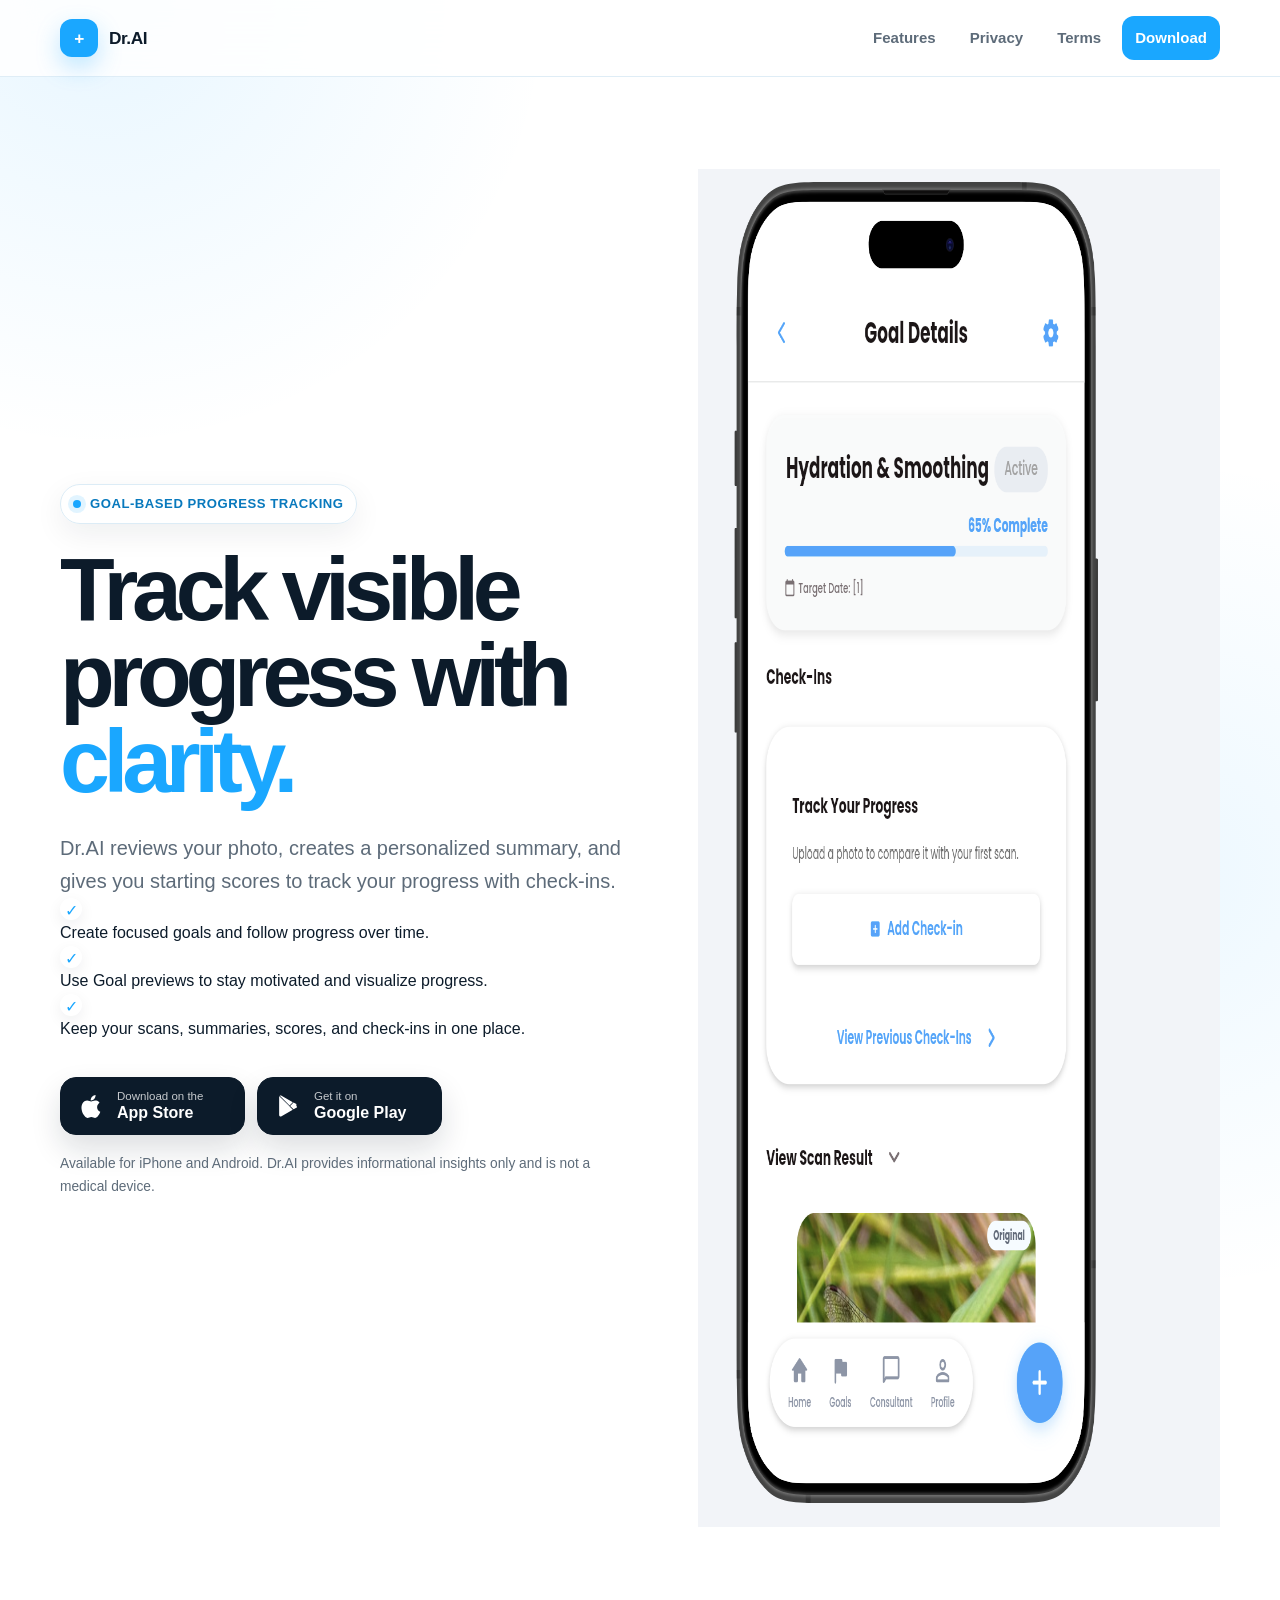
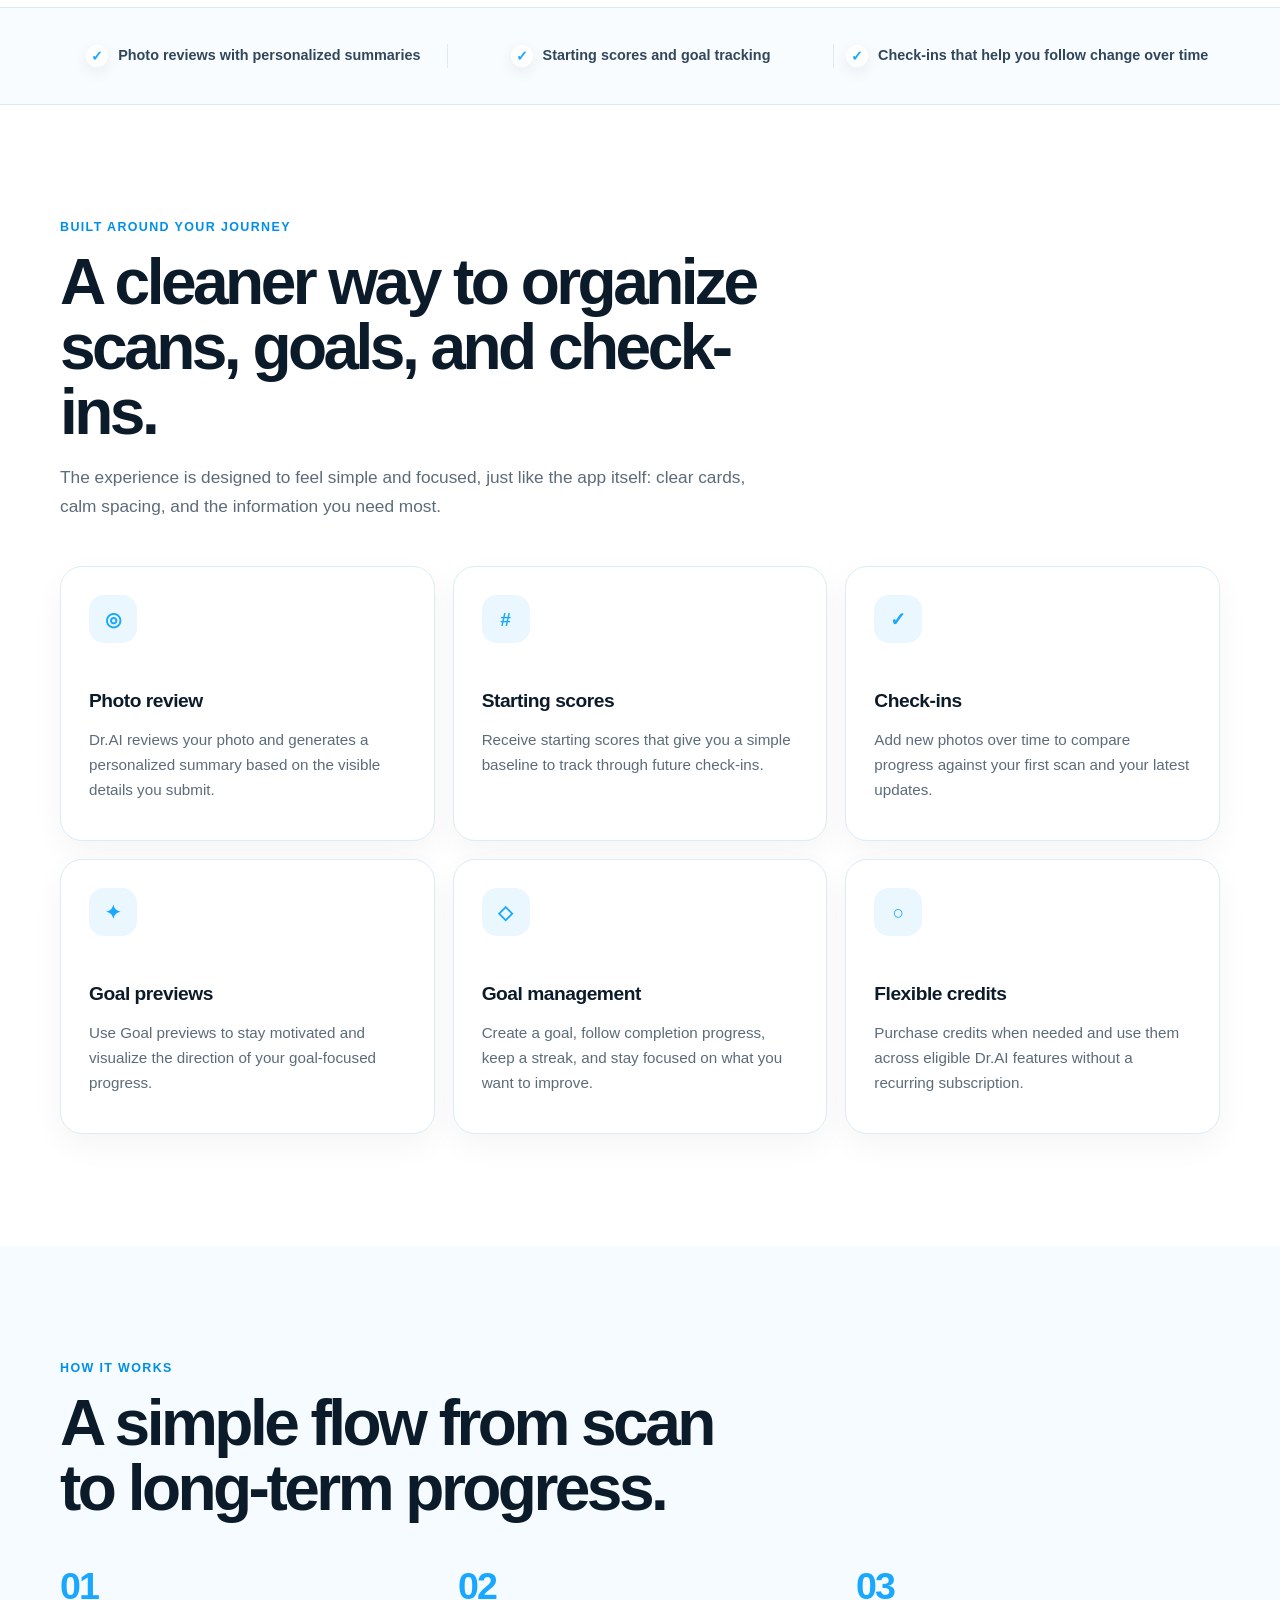
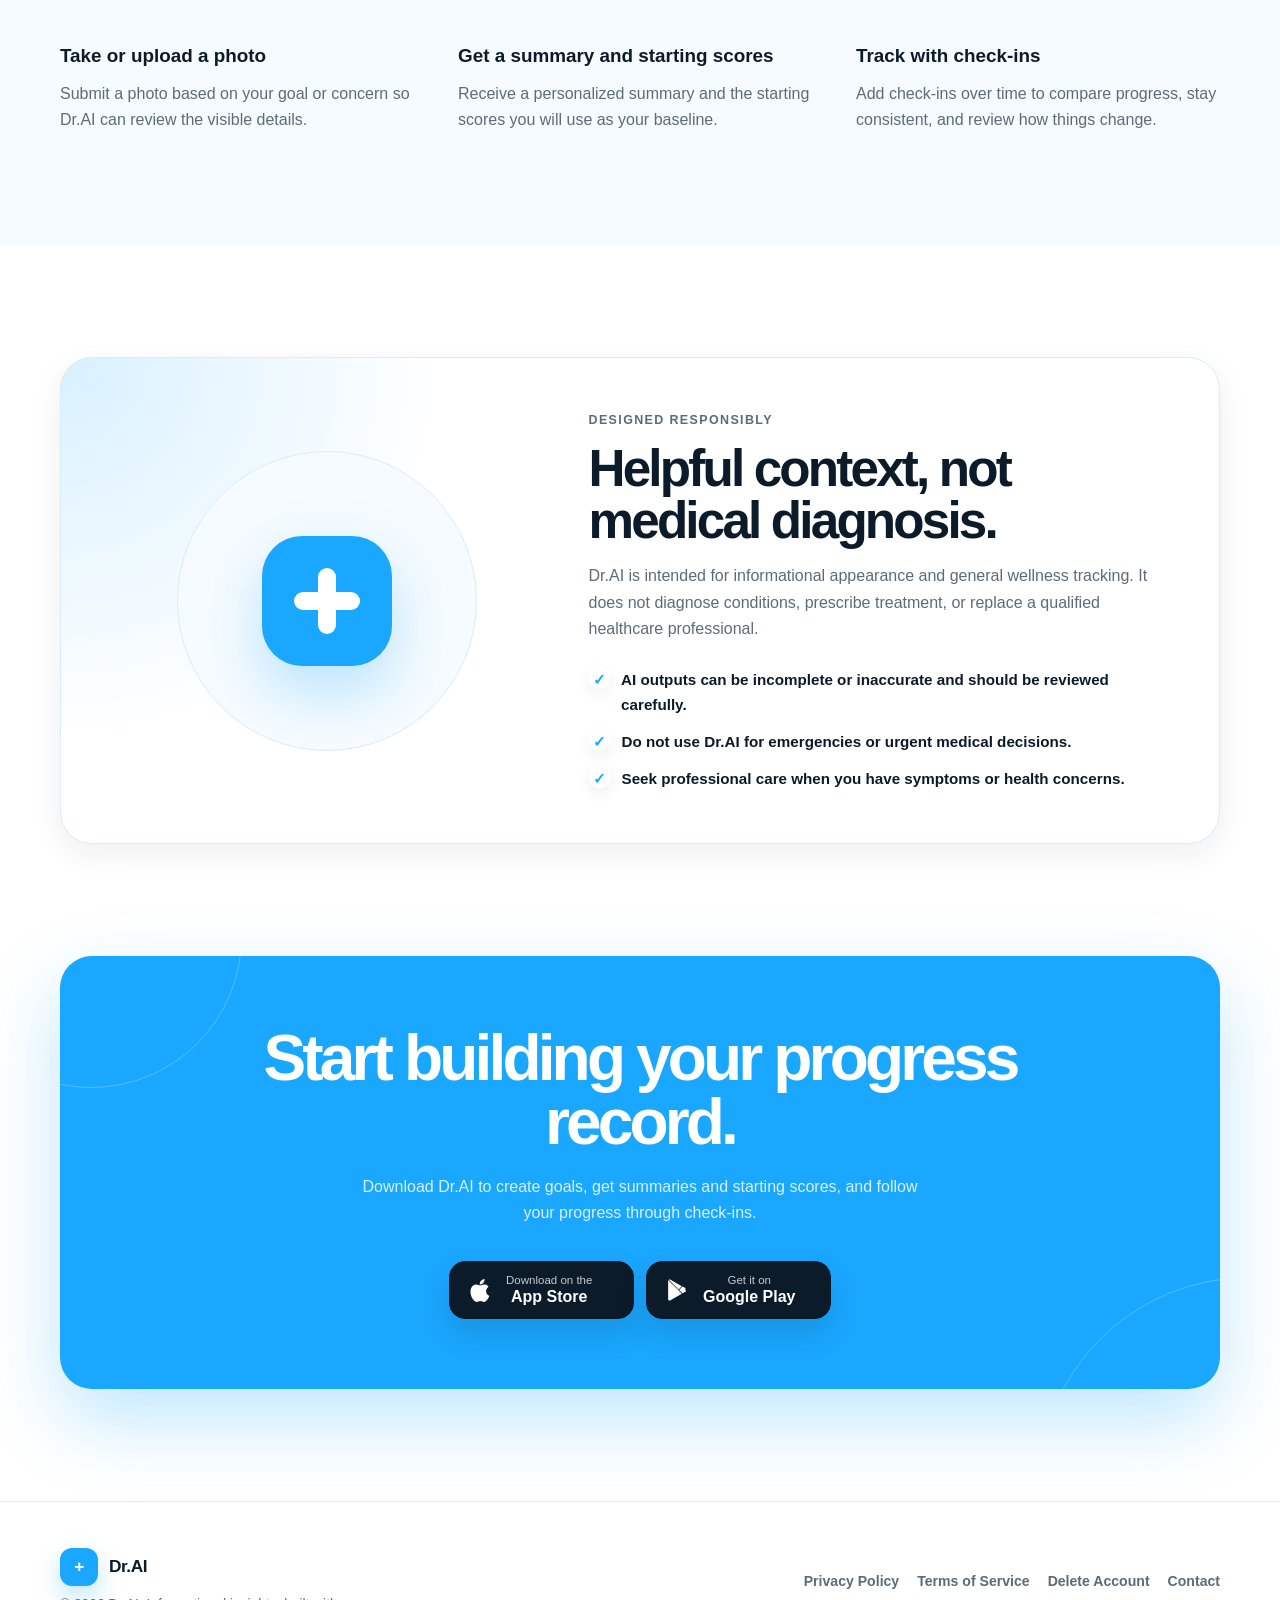
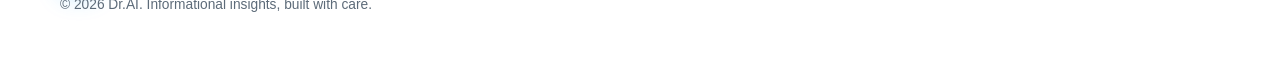
==== index.html @ aac3fe01 "Update index.html" ====
<!DOCTYPE html>
<html lang="en">
<head>
  <meta charset="UTF-8">
  <meta name="viewport" content="width=device-width, initial-scale=1.0">
  <meta name="theme-color" content="#1aa7ff">
  <link rel="stylesheet" href="styles.css">
  <link rel="icon" href="data:image/svg+xml,%3Csvg xmlns='http://www.w3.org/2000/svg' viewBox='0 0 64 64'%3E%3Crect width='64' height='64' rx='18' fill='%231aa7ff'/%3E%3Cpath fill='white' d='M28 15h8v13h13v8H36v13h-8V36H15v-8h13z'/%3E%3C/svg%3E">
  <title>Dr.AI — AI-Powered Progress Tracking</title>
  <meta name="description" content="Dr.AI reviews your photo, creates a personalized summary, and gives you starting scores to track your progress with check-ins.">
  <meta property="og:title" content="Dr.AI — See your progress more clearly">
  <meta property="og:description" content="See how Dr.AI organizes goal progress, personalized summaries, starting scores, and check-ins in one clear experience.">
  <meta property="og:type" content="website">
</head>
<body>
  <header class="site-header">
  <div class="container nav">
    <a class="brand" href="index.html" aria-label="Dr.AI home">
      <span class="brand-mark" aria-hidden="true">+</span>
      <span>Dr.AI</span>
    </a>
    <nav class="nav-links" aria-label="Primary navigation">
      <a href="index.html#features">Features</a>
      <a href="privacy.html">Privacy</a>
      <a href="terms.html">Terms</a>
      <a class="nav-download" href="index.html#download">Download</a>
    </nav>
  </div>
</header>

  <main>
    <section class="hero">
      <div class="container hero-grid">
        <div>
          <div class="eyebrow"><span class="eyebrow-dot"></span>Goal-based progress tracking</div>
          <h1>Track visible progress with <span>clarity.</span></h1>
          <p class="hero-copy">
            Dr.AI reviews your photo, creates a personalized summary, and gives you starting scores to track your progress with check-ins.
          </p>
          <div class="hero-list">
            <div><span class="check">✓</span><span>Create focused goals and follow progress over time.</span></div>
            <div><span class="check">✓</span><span>Use Goal previews to stay motivated and visualize progress.</span></div>
            <div><span class="check">✓</span><span>Keep your scans, summaries, scores, and check-ins in one place.</span></div>
          </div>
          <div class="store-actions">
  <a class="store-button" href="https://apps.apple.com/app/id6752670958" target="_blank" rel="noopener" aria-label="Download Dr.AI on the App Store">
    <svg class="store-icon" viewBox="0 0 24 24" aria-hidden="true">
  <path fill="currentColor" d="M16.7 12.9c0-2.6 2.2-3.9 2.3-4-1.2-1.8-3.1-2-3.8-2-1.6-.2-3.2 1-4 .9-.9 0-2.2-.9-3.6-.9-1.8 0-3.5 1.1-4.4 2.7-1.9 3.3-.5 8.1 1.3 10.8.9 1.3 2 2.7 3.4 2.6 1.3-.1 1.9-.9 3.5-.9 1.6 0 2.1.9 3.5.9 1.5 0 2.4-1.3 3.3-2.6 1-1.5 1.5-3 1.5-3.1-.1 0-3-.9-3-4.4ZM14.2 5.2c.7-.9 1.2-2.2 1.1-3.4-1.1 0-2.5.8-3.3 1.7-.7.8-1.3 2.1-1.2 3.3 1.3.1 2.6-.6 3.4-1.6Z"/>
</svg>
    <span><span class="store-label">Download on the</span><span class="store-name">App Store</span></span>
  </a>
  <a class="store-button" href="https://play.google.com/store/apps/details?id=com.mycompany.drai" target="_blank" rel="noopener" aria-label="Get Dr.AI on Google Play">
    <svg class="store-icon" viewBox="0 0 24 24" aria-hidden="true">
  <path fill="currentColor" d="M3.4 2.6c-.3.3-.5.8-.5 1.4v16c0 .6.2 1.1.5 1.4l.1.1 9-9v-.2l-9-8.8-.1.1Zm12.1 12.8-3-3-9 9c.4.4 1 .4 1.6.1l10.4-6.1Zm3.3-5.2-2.6-1.5-3.2 3.2 3.2 3.2 2.6-1.5c.8-.5.8-1.2 0-1.7v-1.7ZM5.1 2.5c-.6-.3-1.2-.3-1.6.1l9 8.9 3-3L5.1 2.5Z"/>
</svg>
    <span><span class="store-label">Get it on</span><span class="store-name">Google Play</span></span>
  </a>
</div>
          <p class="hero-note">Available for iPhone and Android. Dr.AI provides informational insights only and is not a medical device.</p>
        </div>
        <div class="app-screenshot-stage" aria-label="Dr.AI Goal Details screen preview">
          <div class="app-screenshot-glow" aria-hidden="true"></div>
          <img
            class="app-screenshot"
            src="./goal-details-app.png"
            alt="Dr.AI Goal Details screen showing goal progress, check-ins, scan results, and navigation"
            width="914"
            height="1358"
            loading="eager"
            decoding="async"
          >
        </div>
      </div>
    </section>

    <div class="trust-strip">
      <div class="container trust-grid">
        <div class="trust-item"><span class="check">✓</span>Photo reviews with personalized summaries</div>
        <div class="trust-item"><span class="check">✓</span>Starting scores and goal tracking</div>
        <div class="trust-item"><span class="check">✓</span>Check-ins that help you follow change over time</div>
      </div>
    </div>

    <section class="section" id="features">
      <div class="container">
        <div class="section-head">
          <p class="kicker">Built around your journey</p>
          <h2>A cleaner way to organize scans, goals, and check-ins.</h2>
          <p class="section-lead">The experience is designed to feel simple and focused, just like the app itself: clear cards, calm spacing, and the information you need most.</p>
        </div>

        <div class="feature-grid">
          <article class="feature-card">
            <div class="feature-icon" aria-hidden="true">◎</div>
            <h3>Photo review</h3>
            <p>Dr.AI reviews your photo and generates a personalized summary based on the visible details you submit.</p>
          </article>
          <article class="feature-card">
            <div class="feature-icon" aria-hidden="true">#</div>
            <h3>Starting scores</h3>
            <p>Receive starting scores that give you a simple baseline to track through future check-ins.</p>
          </article>
          <article class="feature-card">
            <div class="feature-icon" aria-hidden="true">✓</div>
            <h3>Check-ins</h3>
            <p>Add new photos over time to compare progress against your first scan and your latest updates.</p>
          </article>
          <article class="feature-card">
            <div class="feature-icon" aria-hidden="true">✦</div>
            <h3>Goal previews</h3>
            <p>Use Goal previews to stay motivated and visualize the direction of your goal-focused progress.</p>
          </article>
          <article class="feature-card">
            <div class="feature-icon" aria-hidden="true">◇</div>
            <h3>Goal management</h3>
            <p>Create a goal, follow completion progress, keep a streak, and stay focused on what you want to improve.</p>
          </article>
          <article class="feature-card">
            <div class="feature-icon" aria-hidden="true">○</div>
            <h3>Flexible credits</h3>
            <p>Purchase credits when needed and use them across eligible Dr.AI features without a recurring subscription.</p>
          </article>
        </div>
      </div>
    </section>

    <section class="section section-soft">
      <div class="container">
        <div class="section-head">
          <p class="kicker">How it works</p>
          <h2>A simple flow from scan to long-term progress.</h2>
        </div>
        <div class="steps">
          <article class="step">
            <h3>Take or upload a photo</h3>
            <p>Submit a photo based on your goal or concern so Dr.AI can review the visible details.</p>
          </article>
          <article class="step">
            <h3>Get a summary and starting scores</h3>
            <p>Receive a personalized summary and the starting scores you will use as your baseline.</p>
          </article>
          <article class="step">
            <h3>Track with check-ins</h3>
            <p>Add check-ins over time to compare progress, stay consistent, and review how things change.</p>
          </article>
        </div>
      </div>
    </section>

    <section class="section">
      <div class="container">
        <div class="safety-panel">
          <div class="safety-symbol" aria-hidden="true"><div class="safety-core"></div></div>
          <div>
            <p class="kicker">Designed responsibly</p>
            <h2>Helpful context, not medical diagnosis.</h2>
            <p>
              Dr.AI is intended for informational appearance and general wellness tracking. It does not diagnose conditions, prescribe treatment, or replace a qualified healthcare professional.
            </p>
            <div class="safety-list">
              <div><span class="check">✓</span><span>AI outputs can be incomplete or inaccurate and should be reviewed carefully.</span></div>
              <div><span class="check">✓</span><span>Do not use Dr.AI for emergencies or urgent medical decisions.</span></div>
              <div><span class="check">✓</span><span>Seek professional care when you have symptoms or health concerns.</span></div>
            </div>
          </div>
        </div>
      </div>
    </section>

    <section class="cta" id="download">
      <div class="container">
        <div class="cta-panel">
          <h2>Start building your progress record.</h2>
          <p>Download Dr.AI to create goals, get summaries and starting scores, and follow your progress through check-ins.</p>
          <div class="store-actions">
  <a class="store-button" href="https://apps.apple.com/app/id6752670958" target="_blank" rel="noopener" aria-label="Download Dr.AI on the App Store">
    <svg class="store-icon" viewBox="0 0 24 24" aria-hidden="true">
  <path fill="currentColor" d="M16.7 12.9c0-2.6 2.2-3.9 2.3-4-1.2-1.8-3.1-2-3.8-2-1.6-.2-3.2 1-4 .9-.9 0-2.2-.9-3.6-.9-1.8 0-3.5 1.1-4.4 2.7-1.9 3.3-.5 8.1 1.3 10.8.9 1.3 2 2.7 3.4 2.6 1.3-.1 1.9-.9 3.5-.9 1.6 0 2.1.9 3.5.9 1.5 0 2.4-1.3 3.3-2.6 1-1.5 1.5-3 1.5-3.1-.1 0-3-.9-3-4.4ZM14.2 5.2c.7-.9 1.2-2.2 1.1-3.4-1.1 0-2.5.8-3.3 1.7-.7.8-1.3 2.1-1.2 3.3 1.3.1 2.6-.6 3.4-1.6Z"/>
</svg>
    <span><span class="store-label">Download on the</span><span class="store-name">App Store</span></span>
  </a>
  <a class="store-button" href="https://play.google.com/store/apps/details?id=com.mycompany.drai" target="_blank" rel="noopener" aria-label="Get Dr.AI on Google Play">
    <svg class="store-icon" viewBox="0 0 24 24" aria-hidden="true">
  <path fill="currentColor" d="M3.4 2.6c-.3.3-.5.8-.5 1.4v16c0 .6.2 1.1.5 1.4l.1.1 9-9v-.2l-9-8.8-.1.1Zm12.1 12.8-3-3-9 9c.4.4 1 .4 1.6.1l10.4-6.1Zm3.3-5.2-2.6-1.5-3.2 3.2 3.2 3.2 2.6-1.5c.8-.5.8-1.2 0-1.7v-1.7ZM5.1 2.5c-.6-.3-1.2-.3-1.6.1l9 8.9 3-3L5.1 2.5Z"/>
</svg>
    <span><span class="store-label">Get it on</span><span class="store-name">Google Play</span></span>
  </a>
</div>
        </div>
      </div>
    </section>
  </main>

  <footer class="site-footer">
  <div class="container footer-grid">
    <div>
      <a class="brand" href="index.html" aria-label="Dr.AI home">
        <span class="brand-mark" aria-hidden="true">+</span>
        <span>Dr.AI</span>
      </a>
      <p class="footer-copy">© 2026 Dr.AI. Informational insights, built with care.</p>
    </div>
    <nav class="footer-links" aria-label="Footer navigation">
      <a href="privacy.html">Privacy Policy</a>
      <a href="terms.html">Terms of Service</a>
      <a href="delete-account.html">Delete Account</a>
      <a href="mailto:admin@draihealth.ca">Contact</a>
    </nav>
  </div>
</footer>
</body>
</html>
---- styles.css ----
:root {
  --brand: #1aa7ff;
  --brand-strong: #008fe8;
  --brand-soft: #eaf7ff;
  --brand-pale: #f6fbff;
  --white: #ffffff;
  --ink: #0c1b2a;
  --muted: #5d6b79;
  --line: #dcecf6;
  --danger: #d93f55;
  --shadow-sm: 0 10px 30px rgba(12, 27, 42, 0.07);
  --shadow-lg: 0 28px 80px rgba(12, 27, 42, 0.12);
  --radius-sm: 14px;
  --radius-md: 22px;
  --radius-lg: 32px;
  --content: 1160px;
}

* {
  box-sizing: border-box;
}

html {
  scroll-behavior: smooth;
}

body {
  margin: 0;
  color: var(--ink);
  background:
    radial-gradient(circle at 8% 0%, rgba(26, 167, 255, 0.10), transparent 28rem),
    radial-gradient(circle at 92% 18%, rgba(26, 167, 255, 0.08), transparent 26rem),
    var(--white);
  font-family: Inter, ui-sans-serif, -apple-system, BlinkMacSystemFont, "Segoe UI", sans-serif;
  font-size: 16px;
  line-height: 1.65;
  -webkit-font-smoothing: antialiased;
}

img,
svg {
  display: block;
  max-width: 100%;
}

a {
  color: inherit;
}

button,
a {
  -webkit-tap-highlight-color: transparent;
}

.container {
  width: min(calc(100% - 40px), var(--content));
  margin-inline: auto;
}

.site-header {
  position: sticky;
  top: 0;
  z-index: 100;
  border-bottom: 1px solid rgba(220, 236, 246, 0.9);
  background: rgba(255, 255, 255, 0.86);
  backdrop-filter: blur(18px);
}

.nav {
  min-height: 76px;
  display: flex;
  align-items: center;
  justify-content: space-between;
  gap: 24px;
}

.brand {
  display: inline-flex;
  align-items: center;
  gap: 11px;
  text-decoration: none;
  font-size: 1.08rem;
  font-weight: 850;
  letter-spacing: -0.025em;
}

.brand-mark {
  width: 38px;
  height: 38px;
  display: grid;
  place-items: center;
  border-radius: 12px;
  color: var(--white);
  background: var(--brand);
  box-shadow: 0 10px 24px rgba(26, 167, 255, 0.28);
  font-weight: 900;
}

.nav-links {
  display: flex;
  align-items: center;
  gap: 8px;
}

.nav-links a {
  padding: 10px 13px;
  border-radius: 12px;
  color: var(--muted);
  text-decoration: none;
  font-size: 0.94rem;
  font-weight: 700;
}

.nav-links a:hover,
.nav-links a:focus-visible {
  color: var(--ink);
  background: var(--brand-soft);
  outline: none;
}

.nav-download {
  color: var(--white) !important;
  background: var(--brand) !important;
}

.nav-download:hover,
.nav-download:focus-visible {
  background: var(--brand-strong) !important;
}

.hero {
  padding: 92px 0 80px;
  overflow: hidden;
}

.hero-grid {
  display: grid;
  grid-template-columns: minmax(0, 1.04fr) minmax(350px, 0.96fr);
  align-items: center;
  gap: 72px;
}

.eyebrow {
  display: inline-flex;
  align-items: center;
  gap: 9px;
  margin-bottom: 22px;
  padding: 8px 12px;
  border: 1px solid var(--line);
  border-radius: 999px;
  color: #0879bd;
  background: rgba(255, 255, 255, 0.82);
  box-shadow: var(--shadow-sm);
  font-size: 0.82rem;
  font-weight: 800;
  letter-spacing: 0.04em;
  text-transform: uppercase;
}

.eyebrow-dot {
  width: 8px;
  height: 8px;
  border-radius: 50%;
  background: var(--brand);
  box-shadow: 0 0 0 5px rgba(26, 167, 255, 0.13);
}

.hero h1 {
  max-width: 730px;
  margin: 0;
  font-size: clamp(3.25rem, 7vw, 6.25rem);
  line-height: 0.96;
  letter-spacing: -0.07em;
}

.hero h1 span {
  color: var(--brand);
}

.hero-copy {
  max-width: 650px;
  margin: 28px 0 0;
  color: var(--muted);
  font-size: clamp(1.05rem, 2vw, 1.25rem);
}

.store-actions {
  display: flex;
  flex-wrap: wrap;
  gap: 12px;
  margin-top: 34px;
}

.store-button {
  min-width: 185px;
  min-height: 58px;
  display: inline-flex;
  align-items: center;
  gap: 12px;
  padding: 10px 18px;
  border: 1px solid var(--ink);
  border-radius: 16px;
  color: var(--white);
  background: var(--ink);
  text-decoration: none;
  box-shadow: 0 14px 30px rgba(12, 27, 42, 0.14);
  transition: transform 160ms ease, box-shadow 160ms ease;
}

.store-button:hover,
.store-button:focus-visible {
  transform: translateY(-2px);
  box-shadow: 0 18px 38px rgba(12, 27, 42, 0.20);
  outline: none;
}

.store-icon {
  width: 26px;
  height: 26px;
  flex: 0 0 auto;
}

.store-label {
  display: block;
  font-size: 0.72rem;
  line-height: 1.1;
  opacity: 0.76;
}

.store-name {
  display: block;
  margin-top: 2px;
  font-size: 1rem;
  line-height: 1.1;
  font-weight: 800;
}

.hero-note {
  margin-top: 18px;
  color: var(--muted);
  font-size: 0.86rem;
}

.phone-stage {
  position: relative;
  min-height: 610px;
  display: grid;
  place-items: center;
}

.orbit {
  position: absolute;
  width: 540px;
  height: 540px;
  border: 1px solid rgba(26, 167, 255, 0.15);
  border-radius: 50%;
}

.orbit::before,
.orbit::after {
  content: "";
  position: absolute;
  border: 1px solid rgba(26, 167, 255, 0.12);
  border-radius: 50%;
  inset: 52px;
}

.orbit::after {
  inset: 112px;
}

.phone {
  position: relative;
  z-index: 2;
  width: 318px;
  min-height: 615px;
  padding: 12px;
  border: 1px solid #bed7e7;
  border-radius: 48px;
  background: #f8fcff;
  box-shadow: var(--shadow-lg);
  transform: rotate(2.2deg);
}

.phone-screen {
  min-height: 590px;
  padding: 22px 18px;
  border-radius: 38px;
  overflow: hidden;
  background:
    radial-gradient(circle at 85% 5%, rgba(26, 167, 255, 0.18), transparent 15rem),
    var(--white);
}

.phone-top {
  display: flex;
  align-items: center;
  justify-content: space-between;
  color: var(--muted);
  font-size: 0.76rem;
  font-weight: 800;
}

.avatar {
  width: 34px;
  height: 34px;
  display: grid;
  place-items: center;
  border-radius: 50%;
  color: var(--brand);
  background: var(--brand-soft);
}

.phone-title {
  margin: 30px 0 8px;
  font-size: 1.5rem;
  line-height: 1.1;
  letter-spacing: -0.045em;
}

.phone-subtitle {
  margin: 0;
  color: var(--muted);
  font-size: 0.82rem;
}

.scan-card {
  position: relative;
  margin-top: 20px;
  padding: 18px;
  border: 1px solid var(--line);
  border-radius: 24px;
  background: var(--white);
  box-shadow: var(--shadow-sm);
}

.scan-visual {
  height: 180px;
  display: grid;
  place-items: center;
  border-radius: 18px;
  overflow: hidden;
  background:
    linear-gradient(145deg, rgba(26, 167, 255, 0.18), rgba(26, 167, 255, 0.04)),
    var(--brand-pale);
}

.scan-face {
  position: relative;
  width: 98px;
  height: 128px;
  border: 3px solid rgba(26, 167, 255, 0.62);
  border-radius: 52% 52% 46% 46%;
}

.scan-face::before,
.scan-face::after {
  content: "";
  position: absolute;
  width: 18px;
  height: 3px;
  top: 53px;
  border-radius: 99px;
  background: rgba(26, 167, 255, 0.62);
}

.scan-face::before {
  left: 20px;
}

.scan-face::after {
  right: 20px;
}

.scan-line {
  position: absolute;
  inset-inline: 18px;
  top: 50%;
  height: 2px;
  background: var(--brand);
  box-shadow: 0 0 14px rgba(26, 167, 255, 0.85);
}

.score-row {
  display: flex;
  align-items: center;
  justify-content: space-between;
  gap: 16px;
  margin-top: 16px;
}

.score-label {
  color: var(--muted);
  font-size: 0.76rem;
  font-weight: 700;
}

.score-value {
  font-size: 1.6rem;
  line-height: 1;
  font-weight: 900;
  letter-spacing: -0.04em;
}

.mini-progress {
  height: 8px;
  margin-top: 12px;
  border-radius: 999px;
  overflow: hidden;
  background: var(--brand-soft);
}

.mini-progress span {
  display: block;
  width: 76%;
  height: 100%;
  border-radius: inherit;
  background: var(--brand);
}

.phone-grid {
  display: grid;
  grid-template-columns: 1fr 1fr;
  gap: 10px;
  margin-top: 12px;
}

.phone-mini {
  padding: 14px;
  border: 1px solid var(--line);
  border-radius: 18px;
  background: var(--white);
}

.phone-mini strong {
  display: block;
  font-size: 0.9rem;
}

.phone-mini span {
  display: block;
  margin-top: 3px;
  color: var(--muted);
  font-size: 0.72rem;
}

.float-card {
  position: absolute;
  z-index: 3;
  max-width: 190px;
  padding: 14px 16px;
  border: 1px solid var(--line);
  border-radius: 18px;
  background: rgba(255, 255, 255, 0.94);
  box-shadow: var(--shadow-sm);
  backdrop-filter: blur(10px);
}

.float-card strong {
  display: block;
  font-size: 0.9rem;
}

.float-card span {
  display: block;
  margin-top: 3px;
  color: var(--muted);
  font-size: 0.76rem;
}

.float-one {
  left: 2%;
  top: 16%;
}

.float-two {
  right: -1%;
  bottom: 15%;
}

.trust-strip {
  border-block: 1px solid var(--line);
  background: rgba(246, 251, 255, 0.78);
}

.trust-grid {
  min-height: 96px;
  display: grid;
  grid-template-columns: repeat(3, 1fr);
  align-items: center;
}

.trust-item {
  display: flex;
  align-items: center;
  justify-content: center;
  gap: 10px;
  color: #31465a;
  font-size: 0.9rem;
  font-weight: 750;
  text-align: center;
}

.trust-item + .trust-item {
  border-left: 1px solid var(--line);
}

.check {
  width: 22px;
  height: 22px;
  display: grid;
  place-items: center;
  border-radius: 50%;
  color: var(--brand);
  background: var(--white);
  box-shadow: 0 5px 15px rgba(12, 27, 42, 0.07);
}

.section {
  padding: 112px 0;
}

.section-soft {
  background: var(--brand-pale);
}

.section-head {
  max-width: 720px;
  margin-bottom: 46px;
}

.kicker {
  margin: 0 0 12px;
  color: var(--brand-strong);
  font-size: 0.78rem;
  font-weight: 850;
  letter-spacing: 0.11em;
  text-transform: uppercase;
}

.section h2,
.legal-hero h1 {
  margin: 0;
  font-size: clamp(2.35rem, 5vw, 4rem);
  line-height: 1.02;
  letter-spacing: -0.055em;
}

.section-lead {
  margin: 18px 0 0;
  color: var(--muted);
  font-size: 1.08rem;
}

.feature-grid {
  display: grid;
  grid-template-columns: repeat(3, 1fr);
  gap: 18px;
}

.feature-card {
  min-height: 275px;
  padding: 28px;
  border: 1px solid var(--line);
  border-radius: var(--radius-md);
  background: var(--white);
  box-shadow: 0 12px 32px rgba(12, 27, 42, 0.045);
}

.feature-icon {
  width: 48px;
  height: 48px;
  display: grid;
  place-items: center;
  border-radius: 15px;
  color: var(--brand);
  background: var(--brand-soft);
  font-size: 1.2rem;
  font-weight: 900;
}

.feature-card h3 {
  margin: 42px 0 10px;
  font-size: 1.2rem;
  letter-spacing: -0.025em;
}

.feature-card p {
  margin: 0;
  color: var(--muted);
  font-size: 0.95rem;
}

.steps {
  display: grid;
  grid-template-columns: repeat(3, 1fr);
  gap: 34px;
  counter-reset: steps;
}

.step {
  position: relative;
  counter-increment: steps;
  padding-top: 72px;
}

.step::before {
  content: "0" counter(steps);
  position: absolute;
  top: 0;
  left: 0;
  color: var(--brand);
  font-size: 2.35rem;
  line-height: 1;
  font-weight: 900;
  letter-spacing: -0.05em;
}

.step h3 {
  margin: 0 0 10px;
  font-size: 1.18rem;
}

.step p {
  margin: 0;
  color: var(--muted);
}

.safety-panel {
  display: grid;
  grid-template-columns: 0.85fr 1.15fr;
  gap: 48px;
  align-items: center;
  padding: 52px;
  border: 1px solid var(--line);
  border-radius: var(--radius-lg);
  background:
    radial-gradient(circle at 0% 0%, rgba(26, 167, 255, 0.17), transparent 24rem),
    var(--white);
  box-shadow: var(--shadow-sm);
}

.safety-symbol {
  width: min(100%, 300px);
  aspect-ratio: 1;
  display: grid;
  place-items: center;
  margin-inline: auto;
  border: 1px solid var(--line);
  border-radius: 50%;
  background: var(--brand-pale);
}

.safety-core {
  width: 130px;
  height: 130px;
  position: relative;
  border-radius: 40px;
  background: var(--brand);
  box-shadow: 0 25px 60px rgba(26, 167, 255, 0.28);
}

.safety-core::before,
.safety-core::after {
  content: "";
  position: absolute;
  border-radius: 999px;
  background: var(--white);
}

.safety-core::before {
  width: 66px;
  height: 18px;
  left: 32px;
  top: 56px;
}

.safety-core::after {
  width: 18px;
  height: 66px;
  left: 56px;
  top: 32px;
}

.safety-panel h2 {
  font-size: clamp(2.1rem, 4vw, 3.35rem);
}

.safety-panel p {
  color: var(--muted);
}

.safety-list {
  display: grid;
  gap: 12px;
  margin-top: 24px;
}

.safety-list div {
  display: flex;
  align-items: flex-start;
  gap: 11px;
  font-size: 0.95rem;
  font-weight: 650;
}

.cta {
  padding: 0 0 112px;
}

.cta-panel {
  position: relative;
  overflow: hidden;
  padding: 70px 42px;
  border-radius: var(--radius-lg);
  color: var(--white);
  background: var(--brand);
  text-align: center;
  box-shadow: 0 30px 75px rgba(26, 167, 255, 0.28);
}

.cta-panel::before,
.cta-panel::after {
  content: "";
  position: absolute;
  border: 1px solid rgba(255, 255, 255, 0.24);
  border-radius: 50%;
}

.cta-panel::before {
  width: 300px;
  height: 300px;
  left: -120px;
  top: -170px;
}

.cta-panel::after {
  width: 420px;
  height: 420px;
  right: -240px;
  bottom: -310px;
}

.cta-panel > * {
  position: relative;
  z-index: 1;
}

.cta-panel h2 {
  max-width: 760px;
  margin: 0 auto;
  font-size: clamp(2.3rem, 5vw, 4.3rem);
  line-height: 1;
  letter-spacing: -0.06em;
}

.cta-panel p {
  max-width: 580px;
  margin: 20px auto 0;
  color: rgba(255, 255, 255, 0.84);
}

.cta-panel .store-actions {
  justify-content: center;
}

.site-footer {
  padding: 46px 0;
  border-top: 1px solid var(--line);
  background: var(--white);
}

.footer-grid {
  display: flex;
  align-items: center;
  justify-content: space-between;
  gap: 28px;
}

.footer-copy {
  margin: 8px 0 0;
  color: var(--muted);
  font-size: 0.86rem;
}

.footer-links {
  display: flex;
  flex-wrap: wrap;
  justify-content: flex-end;
  gap: 10px 18px;
}

.footer-links a {
  color: var(--muted);
  text-decoration: none;
  font-size: 0.88rem;
  font-weight: 700;
}

.footer-links a:hover,
.footer-links a:focus-visible {
  color: var(--brand-strong);
  outline: none;
}

/* Legal pages */
.legal-hero {
  padding: 88px 0 46px;
}

.legal-hero .container {
  max-width: 900px;
}

.legal-hero h1 {
  max-width: 820px;
}

.legal-subtitle {
  max-width: 730px;
  margin: 20px 0 0;
  color: var(--muted);
  font-size: 1.04rem;
}

.meta-row {
  display: flex;
  flex-wrap: wrap;
  gap: 9px;
  margin-top: 22px;
}

.meta-pill {
  padding: 7px 11px;
  border: 1px solid var(--line);
  border-radius: 999px;
  color: #425466;
  background: var(--white);
  font-size: 0.78rem;
  font-weight: 750;
}

.legal-layout {
  width: min(calc(100% - 40px), 1080px);
  display: grid;
  grid-template-columns: 240px minmax(0, 1fr);
  gap: 52px;
  margin: 0 auto 110px;
  align-items: start;
}

.legal-toc {
  position: sticky;
  top: 102px;
  padding: 20px;
  border: 1px solid var(--line);
  border-radius: var(--radius-sm);
  background: rgba(255, 255, 255, 0.86);
  box-shadow: var(--shadow-sm);
  backdrop-filter: blur(12px);
}

.legal-toc strong {
  display: block;
  margin-bottom: 10px;
  font-size: 0.84rem;
}

.legal-toc a {
  display: block;
  padding: 7px 8px;
  border-radius: 9px;
  color: var(--muted);
  text-decoration: none;
  font-size: 0.78rem;
  line-height: 1.35;
}

.legal-toc a:hover,
.legal-toc a:focus-visible {
  color: var(--ink);
  background: var(--brand-soft);
  outline: none;
}

.legal-card {
  padding: 36px 42px;
  border: 1px solid var(--line);
  border-radius: var(--radius-md);
  background: var(--white);
  box-shadow: var(--shadow-sm);
}

.legal-card section {
  scroll-margin-top: 110px;
}

.legal-card section + section {
  margin-top: 44px;
  padding-top: 44px;
  border-top: 1px solid var(--line);
}

.legal-card h2 {
  margin: 0 0 14px;
  font-size: 1.45rem;
  letter-spacing: -0.03em;
}

.legal-card h3 {
  margin: 24px 0 8px;
  font-size: 1rem;
}

.legal-card p {
  margin: 0 0 14px;
  color: #3d4d5c;
}

.legal-card ul {
  margin: 10px 0 16px;
  padding-left: 21px;
  color: #3d4d5c;
}

.legal-card li + li {
  margin-top: 8px;
}

.notice {
  margin: 22px 0;
  padding: 18px 20px;
  border: 1px solid #bfe5fb;
  border-radius: 15px;
  background: var(--brand-soft);
  color: #17445f;
}

.notice strong {
  color: var(--ink);
}

.warning {
  border-color: #ffd4da;
  background: #fff5f6;
  color: #7c2f3c;
}

.action-card {
  margin-top: 24px;
  padding: 24px;
  border: 1px solid var(--line);
  border-radius: 18px;
  background: var(--brand-pale);
}

.button {
  min-height: 50px;
  display: inline-flex;
  align-items: center;
  justify-content: center;
  gap: 9px;
  padding: 12px 18px;
  border-radius: 14px;
  color: var(--white);
  background: var(--brand);
  text-decoration: none;
  font-weight: 800;
  box-shadow: 0 10px 25px rgba(26, 167, 255, 0.22);
}

.button:hover,
.button:focus-visible {
  background: var(--brand-strong);
  outline: none;
}

.button-secondary {
  color: var(--ink);
  background: var(--white);
  border: 1px solid var(--line);
  box-shadow: none;
}

.button-secondary:hover,
.button-secondary:focus-visible {
  background: var(--brand-soft);
}

.action-row {
  display: flex;
  flex-wrap: wrap;
  gap: 10px;
  margin-top: 18px;
}

.deletion-steps {
  display: grid;
  gap: 14px;
  margin-top: 22px;
}

.deletion-step {
  display: grid;
  grid-template-columns: 38px 1fr;
  gap: 13px;
  align-items: start;
  padding: 16px;
  border: 1px solid var(--line);
  border-radius: 15px;
  background: var(--white);
}

.deletion-number {
  width: 38px;
  height: 38px;
  display: grid;
  place-items: center;
  border-radius: 12px;
  color: var(--brand);
  background: var(--brand-soft);
  font-weight: 900;
}

.deletion-step strong {
  display: block;
  margin-top: 1px;
}

.deletion-step p {
  margin: 3px 0 0;
  font-size: 0.9rem;
}

@media (max-width: 980px) {
  .hero-grid,
  .safety-panel {
    grid-template-columns: 1fr;
  }

  .hero-grid {
    gap: 44px;
  }

  .hero-copy {
    max-width: 760px;
  }

  .phone-stage {
    min-height: 650px;
  }

  .feature-grid {
    grid-template-columns: 1fr 1fr;
  }

  .legal-layout {
    grid-template-columns: 1fr;
    gap: 24px;
  }

  .legal-toc {
    position: static;
    display: none;
  }
}

@media (max-width: 720px) {
  .container {
    width: min(calc(100% - 28px), var(--content));
  }

  .site-header {
    position: static;
  }

  .nav {
    min-height: 68px;
  }

  .nav-links a:not(.nav-download) {
    display: none;
  }

  .hero {
    padding: 62px 0 60px;
  }

  .hero h1 {
    font-size: clamp(3rem, 16vw, 4.45rem);
  }

  .store-actions {
    display: grid;
    grid-template-columns: 1fr;
  }

  .store-button {
    width: 100%;
  }

  .phone-stage {
    min-height: 590px;
  }

  .phone {
    width: min(90vw, 310px);
    min-height: 575px;
  }

  .phone-screen {
    min-height: 550px;
  }

  .orbit {
    width: 430px;
    height: 430px;
  }

  .float-card {
    display: none;
  }

  .trust-grid {
    grid-template-columns: 1fr;
    padding: 12px 0;
  }

  .trust-item {
    min-height: 52px;
  }

  .trust-item + .trust-item {
    border-top: 1px solid var(--line);
    border-left: 0;
  }

  .section {
    padding: 80px 0;
  }

  .feature-grid,
  .steps {
    grid-template-columns: 1fr;
  }

  .feature-card {
    min-height: 0;
  }

  .safety-panel {
    padding: 28px 22px;
  }

  .safety-symbol {
    max-width: 230px;
  }

  .cta {
    padding-bottom: 80px;
  }

  .cta-panel {
    padding: 54px 22px;
  }

  .footer-grid {
    align-items: flex-start;
    flex-direction: column;
  }

  .footer-links {
    justify-content: flex-start;
  }

  .legal-hero {
    padding: 62px 0 34px;
  }

  .legal-layout {
    width: min(calc(100% - 28px), 1080px);
    margin-bottom: 80px;
  }

  .legal-card {
    padding: 26px 21px;
  }
}

@media (prefers-reduced-motion: reduce) {
  html {
    scroll-behavior: auto;
  }

  *,
  *::before,
  *::after {
    transition-duration: 0.01ms !important;
    animation-duration: 0.01ms !important;
    animation-iteration-count: 1 !important;
  }
}
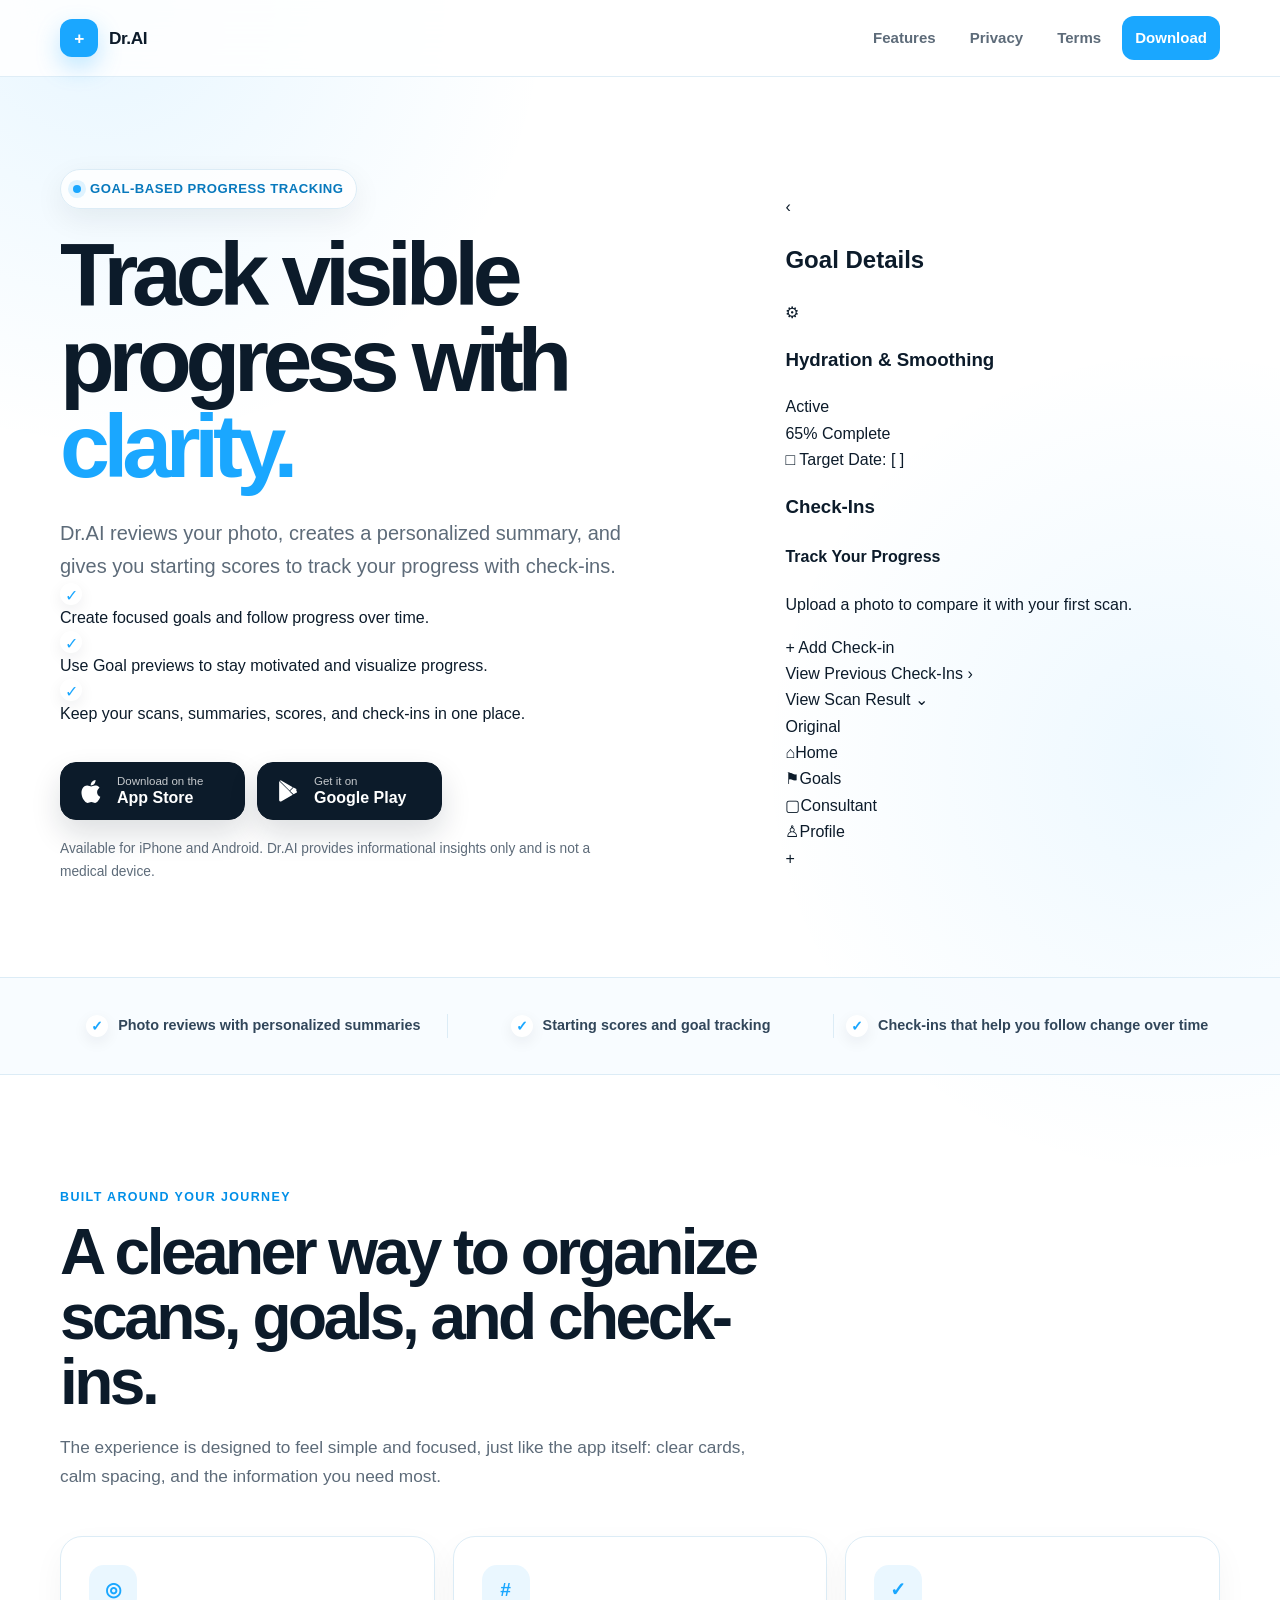
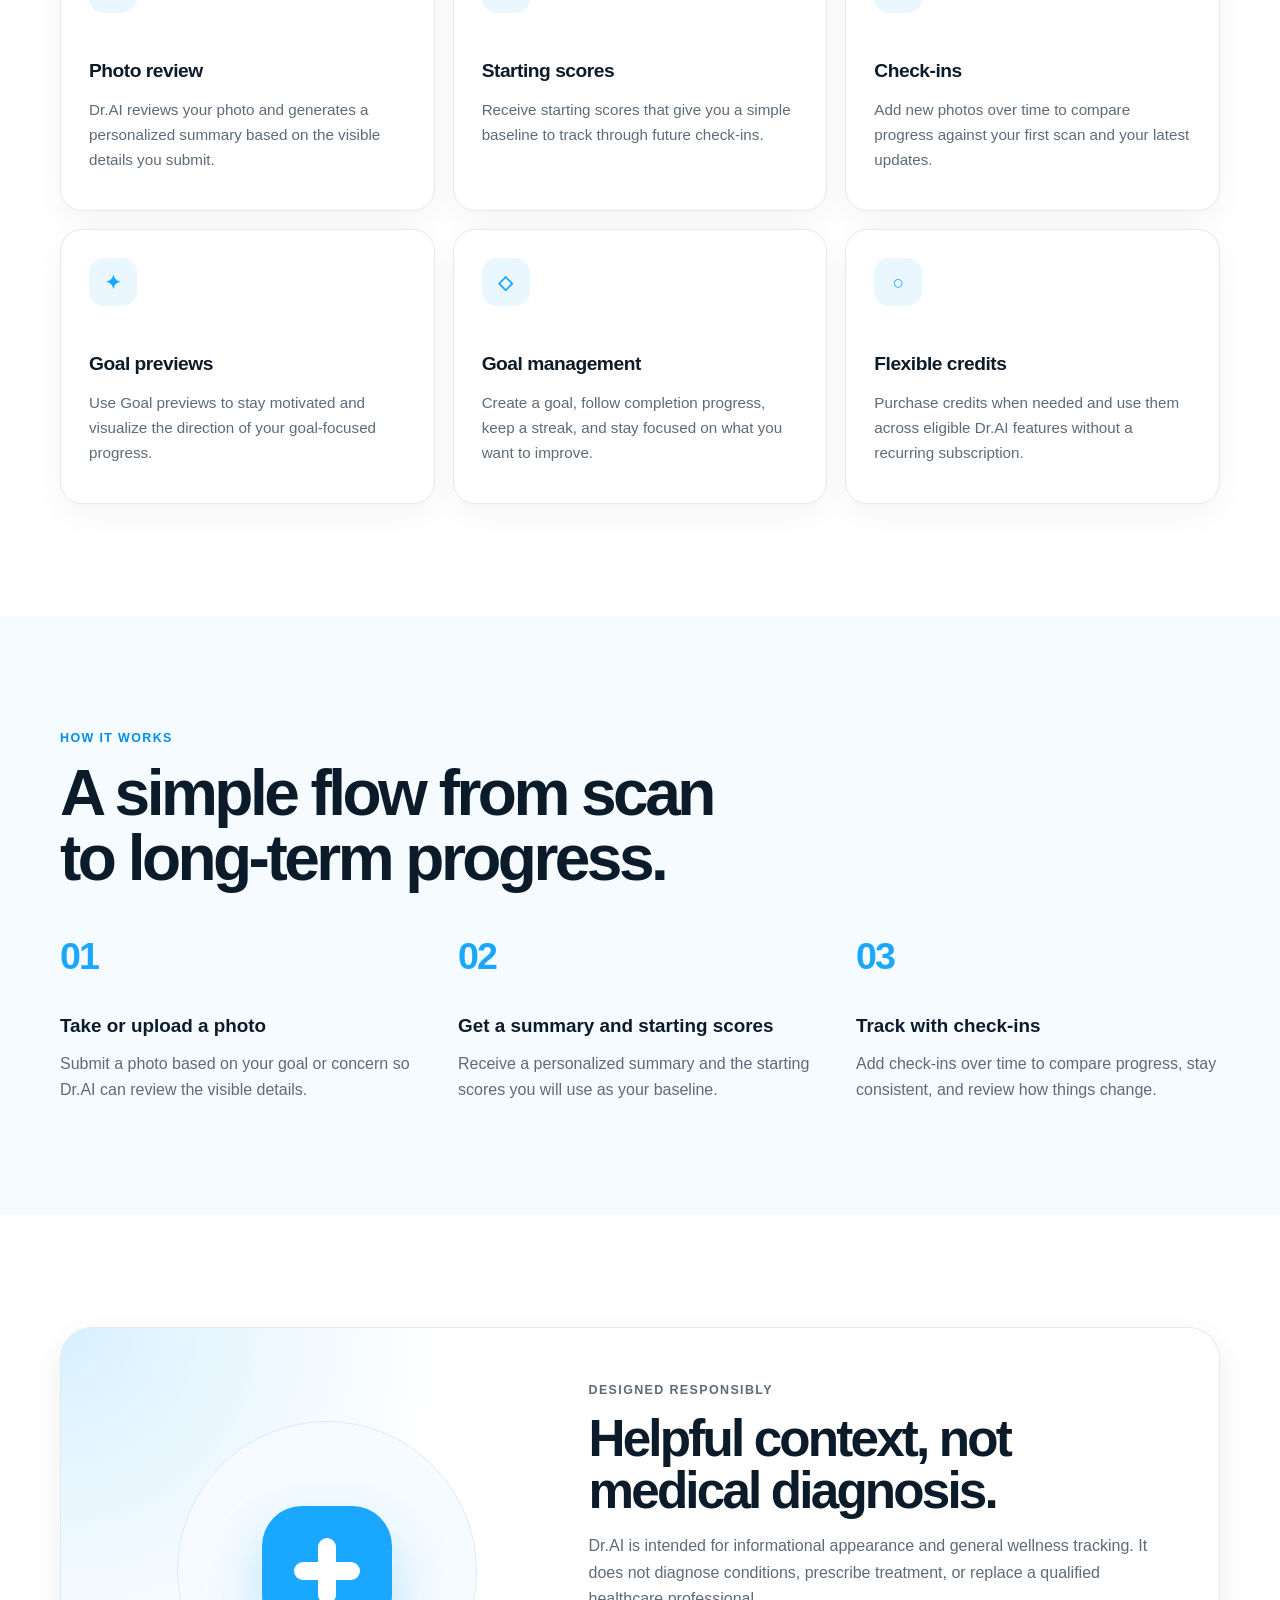
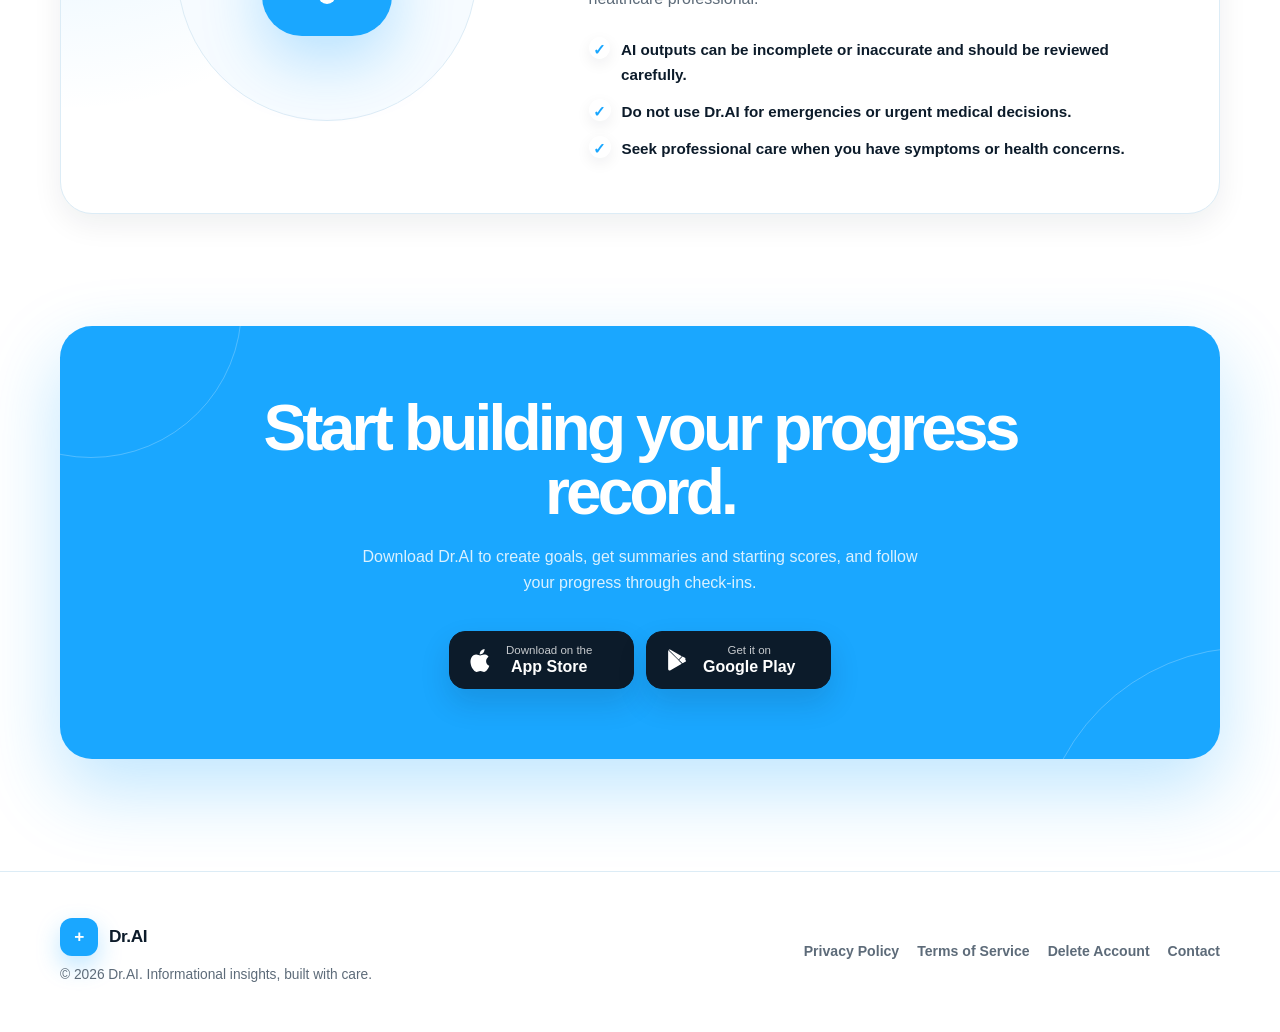
==== commit a34764dc: "Update index.html" ====
--- a/index.html
+++ b/index.html
@@ -58,18 +58,79 @@
 </div>
           <p class="hero-note">Available for iPhone and Android. Dr.AI provides informational insights only and is not a medical device.</p>
         </div>
-        <div class="app-screenshot-stage" aria-label="Dr.AI Goal Details screen preview">
-          <div class="app-screenshot-glow" aria-hidden="true"></div>
-          <img
-            class="app-screenshot"
-            src="./goal-details-app.png"
-            alt="Dr.AI Goal Details screen showing goal progress, check-ins, scan results, and navigation"
-            width="914"
-            height="1358"
-            loading="eager"
-            decoding="async"
-          >
-        </div>
+
+        <div class="phone-stage" aria-label="Dr.AI Goal Details app preview">
+          <div class="phone-device">
+            <div class="phone-side phone-side-left one"></div>
+            <div class="phone-side phone-side-left two"></div>
+            <div class="phone-side phone-side-left three"></div>
+            <div class="phone-side phone-side-right"></div>
+
+            <div class="phone-screen-real">
+              <div class="dynamic-island"></div>
+
+              <div class="app-header-real">
+                <span class="back-button" aria-hidden="true">‹</span>
+                <h2>Goal Details</h2>
+                <span class="gear-button" aria-hidden="true">⚙</span>
+              </div>
+
+              <div class="app-content-real">
+                <section class="goal-card-real">
+                  <div class="goal-card-title-row">
+                    <h3>Hydration &amp; Smoothing</h3>
+                    <span class="status-pill-real">Active</span>
+                  </div>
+                  <div class="completion-label-real">65% Complete</div>
+                  <div class="goal-progress-track-real"><span></span></div>
+                  <div class="target-date-real">
+                    <span class="calendar-icon-real">□</span>
+                    <span>Target Date: [ ]</span>
+                  </div>
+                </section>
+
+                <h3 class="app-section-title-real">Check-Ins</h3>
+
+                <section class="checkin-card-real">
+                  <h4>Track Your Progress</h4>
+                  <p>Upload a photo to compare it with your first scan.</p>
+                  <div class="add-checkin-real">
+                    <span class="tiny-plus-real">+</span>
+                    <span>Add Check-in</span>
+                  </div>
+                  <div class="previous-checkins-real">
+                    <span>View Previous Check-Ins</span>
+                    <span class="chevron-real">›</span>
+                  </div>
+                </section>
+
+                <div class="scan-result-row-real">
+                  <span>View Scan Result</span>
+                  <span class="down-chevron-real">⌄</span>
+                </div>
+
+                <div class="scan-photo-real">
+                  <div class="leaf one"></div>
+                  <div class="leaf two"></div>
+                  <div class="leaf three"></div>
+                  <div class="leaf four"></div>
+                  <span class="original-badge-real">Original</span>
+                </div>
+              </div>
+
+              <div class="bottom-nav-wrap-real">
+                <nav class="bottom-nav-real" aria-label="App navigation">
+                  <div class="nav-item-real"><span class="nav-icon-real">⌂</span><span>Home</span></div>
+                  <div class="nav-item-real"><span class="nav-icon-real">⚑</span><span>Goals</span></div>
+                  <div class="nav-item-real"><span class="nav-icon-real">▢</span><span>Consultant</span></div>
+                  <div class="nav-item-real"><span class="nav-icon-real">♙</span><span>Profile</span></div>
+                </nav>
+                <div class="fab-real">+</div>
+              </div>
+            </div>
+          </div>
+        </div>
+
       </div>
     </section>
 
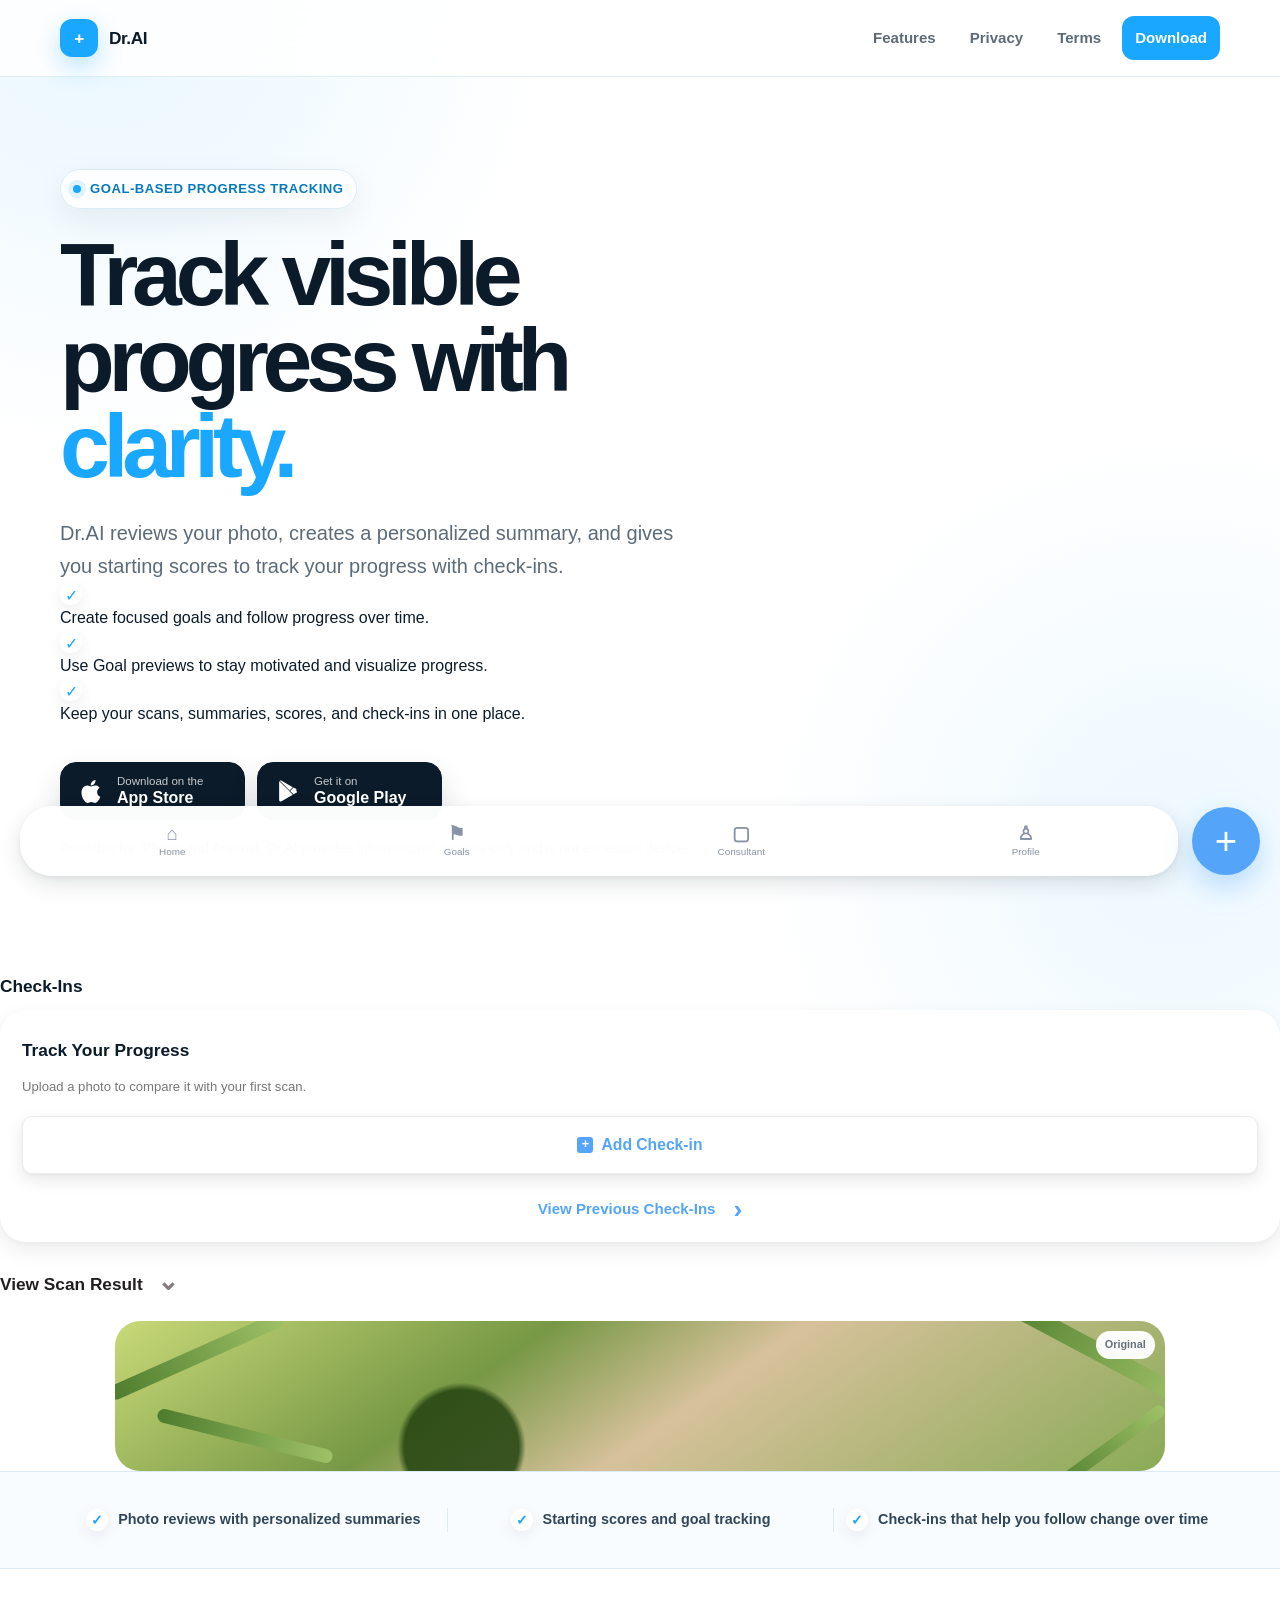
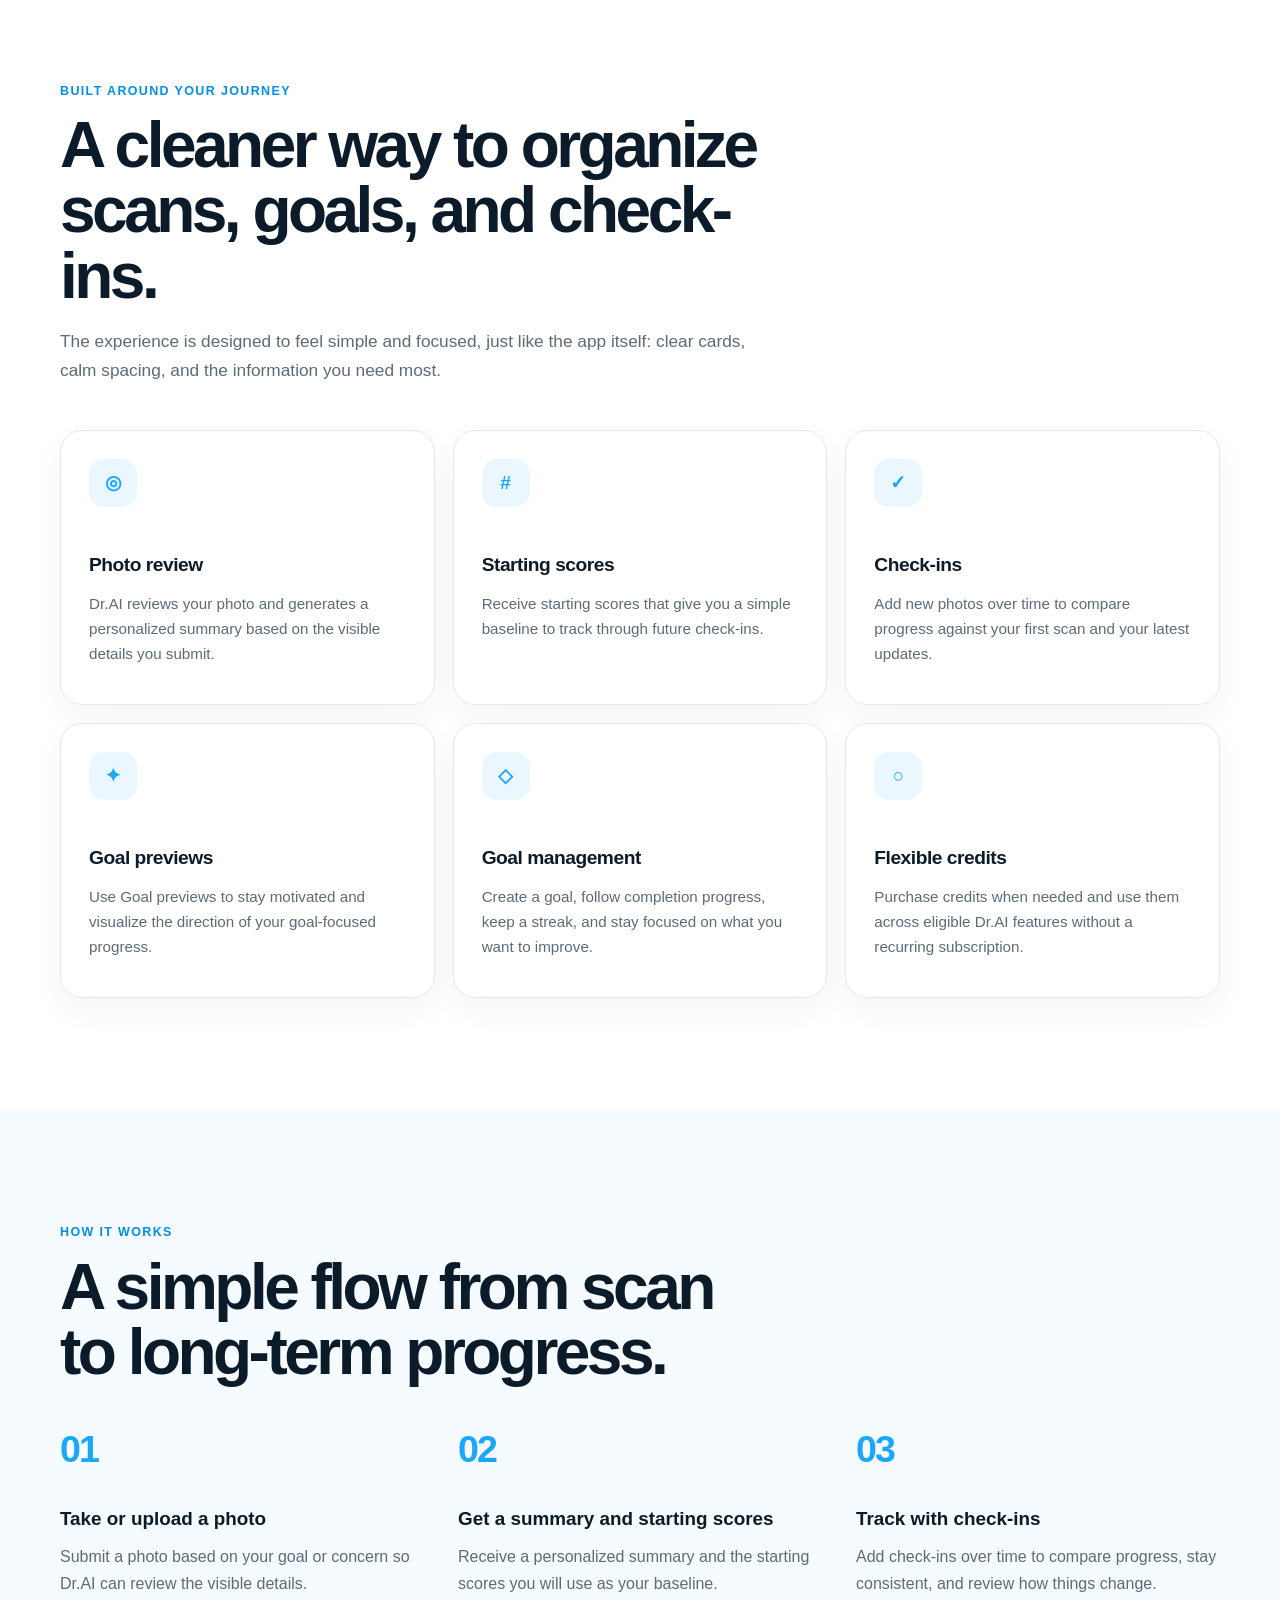
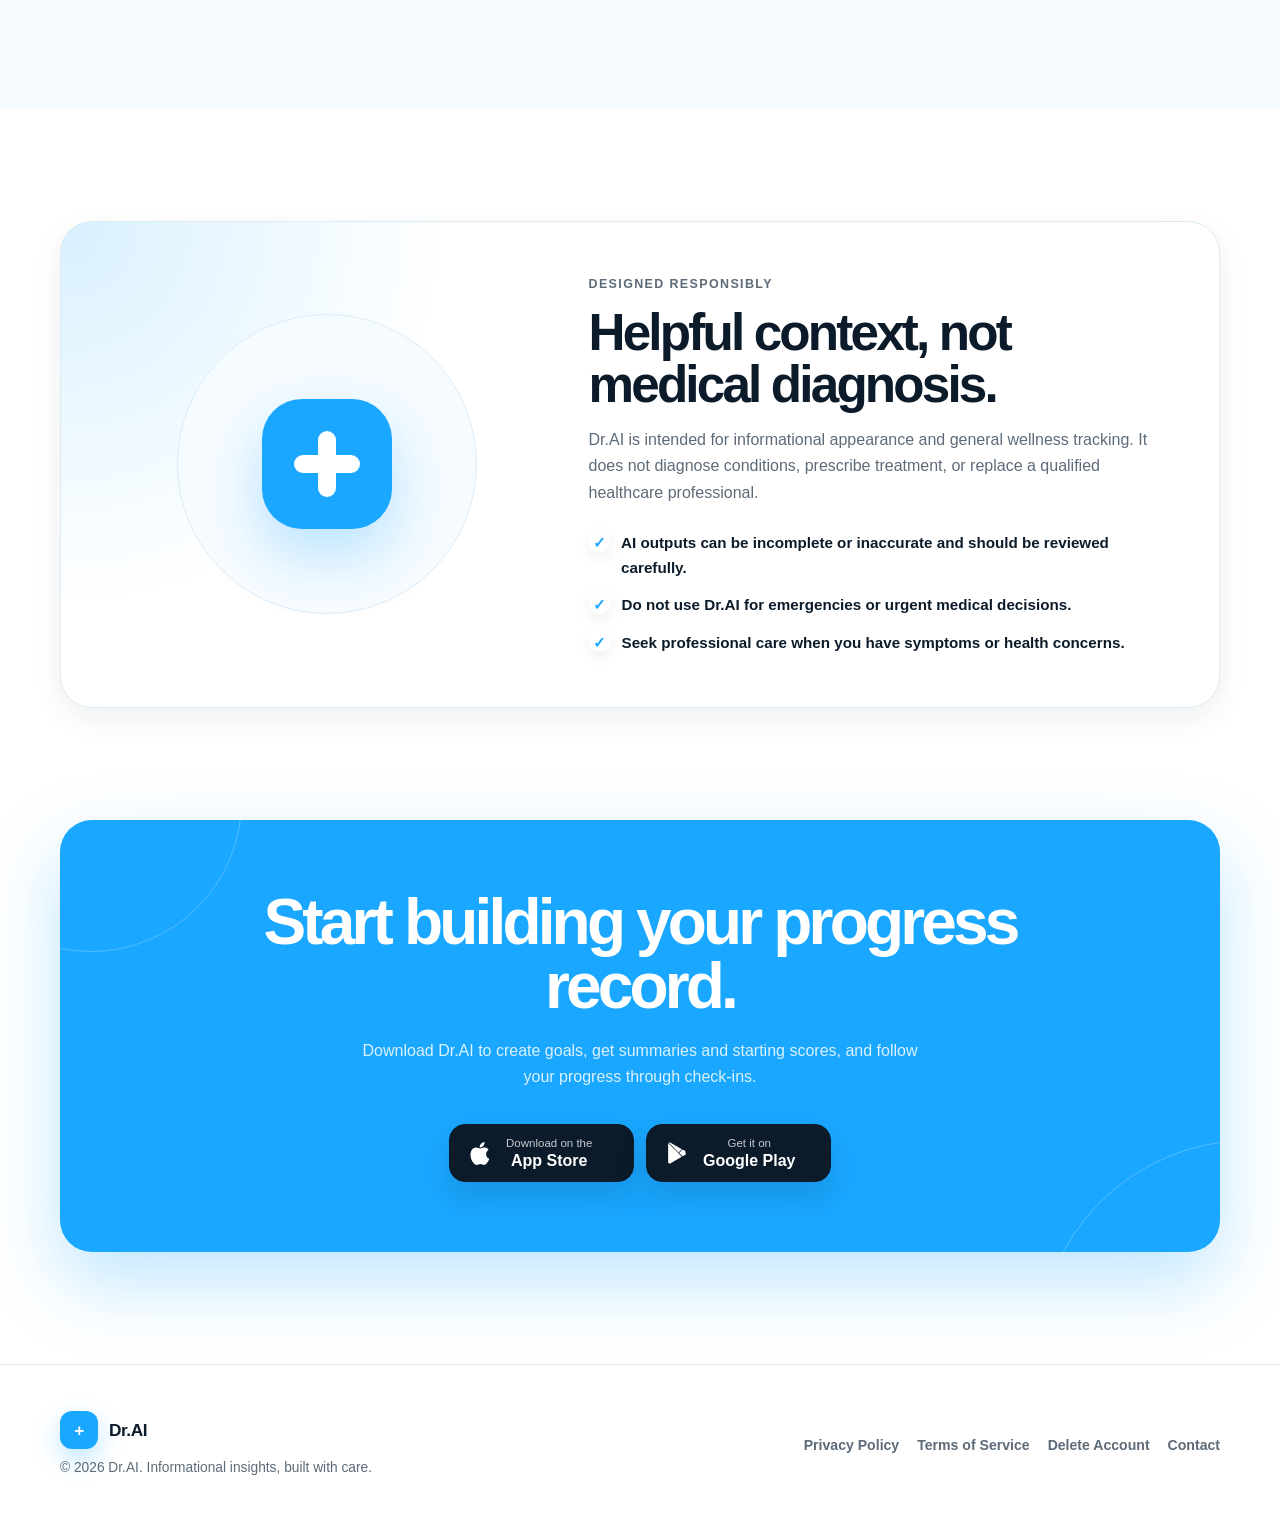
==== commit 29f6f621: "Update index.html" ====
--- a/index.html
+++ b/index.html
@@ -29,65 +29,43 @@
 </header>
 
   <main>
-    <section class="hero">
-      <div class="container hero-grid">
-        <div>
-          <div class="eyebrow"><span class="eyebrow-dot"></span>Goal-based progress tracking</div>
-          <h1>Track visible progress with <span>clarity.</span></h1>
-          <p class="hero-copy">
-            Dr.AI reviews your photo, creates a personalized summary, and gives you starting scores to track your progress with check-ins.
-          </p>
-          <div class="hero-list">
-            <div><span class="check">✓</span><span>Create focused goals and follow progress over time.</span></div>
-            <div><span class="check">✓</span><span>Use Goal previews to stay motivated and visualize progress.</span></div>
-            <div><span class="check">✓</span><span>Keep your scans, summaries, scores, and check-ins in one place.</span></div>
-          </div>
-          <div class="store-actions">
-  <a class="store-button" href="https://apps.apple.com/app/id6752670958" target="_blank" rel="noopener" aria-label="Download Dr.AI on the App Store">
-    <svg class="store-icon" viewBox="0 0 24 24" aria-hidden="true">
-  <path fill="currentColor" d="M16.7 12.9c0-2.6 2.2-3.9 2.3-4-1.2-1.8-3.1-2-3.8-2-1.6-.2-3.2 1-4 .9-.9 0-2.2-.9-3.6-.9-1.8 0-3.5 1.1-4.4 2.7-1.9 3.3-.5 8.1 1.3 10.8.9 1.3 2 2.7 3.4 2.6 1.3-.1 1.9-.9 3.5-.9 1.6 0 2.1.9 3.5.9 1.5 0 2.4-1.3 3.3-2.6 1-1.5 1.5-3 1.5-3.1-.1 0-3-.9-3-4.4ZM14.2 5.2c.7-.9 1.2-2.2 1.1-3.4-1.1 0-2.5.8-3.3 1.7-.7.8-1.3 2.1-1.2 3.3 1.3.1 2.6-.6 3.4-1.6Z"/>
-</svg>
-    <span><span class="store-label">Download on the</span><span class="store-name">App Store</span></span>
-  </a>
-  <a class="store-button" href="https://play.google.com/store/apps/details?id=com.mycompany.drai" target="_blank" rel="noopener" aria-label="Get Dr.AI on Google Play">
-    <svg class="store-icon" viewBox="0 0 24 24" aria-hidden="true">
-  <path fill="currentColor" d="M3.4 2.6c-.3.3-.5.8-.5 1.4v16c0 .6.2 1.1.5 1.4l.1.1 9-9v-.2l-9-8.8-.1.1Zm12.1 12.8-3-3-9 9c.4.4 1 .4 1.6.1l10.4-6.1Zm3.3-5.2-2.6-1.5-3.2 3.2 3.2 3.2 2.6-1.5c.8-.5.8-1.2 0-1.7v-1.7ZM5.1 2.5c-.6-.3-1.2-.3-1.6.1l9 8.9 3-3L5.1 2.5Z"/>
-</svg>
-    <span><span class="store-label">Get it on</span><span class="store-name">Google Play</span></span>
-  </a>
-</div>
-          <p class="hero-note">Available for iPhone and Android. Dr.AI provides informational insights only and is not a medical device.</p>
-        </div>
-
-        <div class="phone-stage" aria-label="Dr.AI Goal Details app preview">
-          <div class="phone-device">
-            <div class="phone-side phone-side-left one"></div>
-            <div class="phone-side phone-side-left two"></div>
-            <div class="phone-side phone-side-left three"></div>
-            <div class="phone-side phone-side-right"></div>
-
-            <div class="phone-screen-real">
-              <div class="dynamic-island"></div>
-
-              <div class="app-header-real">
-                <span class="back-button" aria-hidden="true">‹</span>
-                <h2>Goal Details</h2>
-                <span class="gear-button" aria-hidden="true">⚙</span>
-              </div>
-
-              <div class="app-content-real">
-                <section class="goal-card-real">
-                  <div class="goal-card-title-row">
-                    <h3>Hydration &amp; Smoothing</h3>
-                    <span class="status-pill-real">Active</span>
-                  </div>
-                  <div class="completion-label-real">65% Complete</div>
-                  <div class="goal-progress-track-real"><span></span></div>
-                  <div class="target-date-real">
-                    <span class="calendar-icon-real">□</span>
-                    <span>Target Date: [ ]</span>
-                  </div>
-                </section>
+    
+    <section class="hero hero-simple">
+      <div class="container hero-simple-inner">
+        <div class="eyebrow"><span class="eyebrow-dot"></span>Goal-based progress tracking</div>
+
+        <h1>Track visible progress with <span>clarity.</span></h1>
+
+        <p class="hero-copy">
+          Dr.AI reviews your photo, creates a personalized summary, and gives you starting scores to track your progress with check-ins.
+        </p>
+
+        <div class="hero-list hero-list-simple">
+          <div><span class="check">✓</span><span>Create focused goals and follow progress over time.</span></div>
+          <div><span class="check">✓</span><span>Use Goal previews to stay motivated and visualize progress.</span></div>
+          <div><span class="check">✓</span><span>Keep your scans, summaries, scores, and check-ins in one place.</span></div>
+        </div>
+
+        <div class="store-actions hero-store-actions">
+          <a class="store-button" href="https://apps.apple.com/app/id6752670958" target="_blank" rel="noopener" aria-label="Download Dr.AI on the App Store">
+            <svg class="store-icon" viewBox="0 0 24 24" aria-hidden="true">
+              <path fill="currentColor" d="M16.7 12.9c0-2.6 2.2-3.9 2.3-4-1.2-1.8-3.1-2-3.8-2-1.6-.2-3.2 1-4 .9-.9 0-2.2-.9-3.6-.9-1.8 0-3.5 1.1-4.4 2.7-1.9 3.3-.5 8.1 1.3 10.8.9 1.3 2 2.7 3.4 2.6 1.3-.1 1.9-.9 3.5-.9 1.6 0 2.1.9 3.5.9 1.5 0 2.4-1.3 3.3-2.6 1-1.5 1.5-3 1.5-3.1-.1 0-3-.9-3-4.4ZM14.2 5.2c.7-.9 1.2-2.2 1.1-3.4-1.1 0-2.5.8-3.3 1.7-.7.8-1.3 2.1-1.2 3.3 1.3.1 2.6-.6 3.4-1.6Z"/>
+            </svg>
+            <span><span class="store-label">Download on the</span><span class="store-name">App Store</span></span>
+          </a>
+
+          <a class="store-button" href="https://play.google.com/store/apps/details?id=com.mycompany.drai" target="_blank" rel="noopener" aria-label="Get Dr.AI on Google Play">
+            <svg class="store-icon" viewBox="0 0 24 24" aria-hidden="true">
+              <path fill="currentColor" d="M3.4 2.6c-.3.3-.5.8-.5 1.4v16c0 .6.2 1.1.5 1.4l.1.1 9-9v-.2l-9-8.8-.1.1Zm12.1 12.8-3-3-9 9c.4.4 1 .4 1.6.1l10.4-6.1Zm3.3-5.2-2.6-1.5-3.2 3.2 3.2 3.2 2.6-1.5c.8-.5.8-1.2 0-1.7v-1.7ZM5.1 2.5c-.6-.3-1.2-.3-1.6.1l9 8.9 3-3L5.1 2.5Z"/>
+            </svg>
+            <span><span class="store-label">Get it on</span><span class="store-name">Google Play</span></span>
+          </a>
+        </div>
+
+        <p class="hero-note">Available for iPhone and Android. Dr.AI provides informational insights only and is not a medical device.</p>
+      </div>
+    </section>
+
 
                 <h3 class="app-section-title-real">Check-Ins</h3>
 
--- a/styles.css
+++ b/styles.css
@@ -1200,3 +1200,51 @@
     animation-iteration-count: 1 !important;
   }
 }
+
+
+/* Code-built Goal Details phone preview */
+.phone-stage{position:relative;min-height:760px;display:grid;place-items:center}
+.phone-device{position:relative;width:390px;height:760px;padding:10px;border-radius:68px;background:linear-gradient(90deg,#121212 0%,#535353 2%,#0b0b0b 5%,#171717 95%,#555 98%,#111 100%);box-shadow:0 38px 90px rgba(20,27,38,.20),inset 0 0 0 2px #686868,inset 0 0 0 5px #111}
+.phone-device:before{content:"";position:absolute;inset:5px;border-radius:64px;border:2px solid rgba(255,255,255,.11);pointer-events:none}
+.phone-side{position:absolute;width:4px;border-radius:6px;background:#2c2c2c}
+.phone-side-left{left:-3px}.phone-side-left.one{top:145px;height:34px}.phone-side-left.two{top:197px;height:54px}.phone-side-left.three{top:270px;height:54px}.phone-side-right{right:-3px;top:218px;height:80px}
+.phone-screen-real{position:relative;width:100%;height:100%;overflow:hidden;border-radius:58px;background:#fff}
+.dynamic-island{position:absolute;top:14px;left:50%;width:126px;height:34px;transform:translateX(-50%);border-radius:999px;background:#000;z-index:10}
+.dynamic-island:after{content:"";position:absolute;right:16px;top:50%;width:7px;height:7px;transform:translateY(-50%);border-radius:50%;background:#08154f;box-shadow:0 0 0 2px #121a3a inset}
+.app-header-real{height:106px;display:grid;grid-template-columns:52px 1fr 52px;align-items:end;padding:0 26px 22px;border-bottom:1px solid #ececec;background:#fff}
+.app-header-real h2{margin:0;text-align:center;font-size:1.58rem;line-height:1;font-weight:800;letter-spacing:-.03em;color:#211d20}
+.back-button{justify-self:start;color:#58a8fb;font-size:2.5rem;line-height:.7;font-family:Arial,sans-serif;font-weight:300}
+.gear-button{justify-self:end;color:#58a8fb;font-size:1.72rem;line-height:1}
+.app-content-real{position:relative;height:calc(100% - 106px);padding:28px 24px 118px;overflow:hidden;background:#fff}
+.goal-card-real{padding:22px 20px 18px;border-radius:24px;background:#fff;box-shadow:0 8px 24px rgba(25,31,42,.08),0 2px 5px rgba(25,31,42,.03)}
+.goal-card-title-row{display:flex;align-items:center;justify-content:space-between;gap:14px}
+.goal-card-title-row h3{margin:0;font-size:1.35rem;line-height:1.1;font-weight:800;letter-spacing:-.035em;white-space:nowrap}
+.status-pill-real{flex:0 0 auto;padding:7px 13px;border-radius:999px;background:#eff2f6;color:#a7a7a7;font-size:.87rem;font-weight:700}
+.completion-label-real{margin-top:12px;text-align:right;color:#54a5f9;font-size:.9rem;line-height:1;font-weight:800}
+.goal-progress-track-real{height:8px;margin-top:8px;overflow:hidden;border-radius:999px;background:#e9f2fb}
+.goal-progress-track-real span{display:block;width:65%;height:100%;border-radius:inherit;background:#54a5f9}
+.target-date-real{display:flex;align-items:center;gap:7px;margin-top:15px;color:#7e7578;font-size:.82rem}
+.calendar-icon-real{font-size:1rem;line-height:1}
+.app-section-title-real{margin:24px 0 14px;font-size:1.08rem;line-height:1;font-weight:800}
+.checkin-card-real{padding:26px 22px 20px;border-radius:26px;background:#fff;box-shadow:0 8px 22px rgba(25,31,42,.08),0 2px 5px rgba(25,31,42,.03)}
+.checkin-card-real h4{margin:0;font-size:1.08rem;font-weight:800}.checkin-card-real p{margin:12px 0 0;color:#777;font-size:.82rem}
+.add-checkin-real{width:100%;min-height:58px;display:inline-flex;align-items:center;justify-content:center;gap:8px;margin-top:18px;border:1px solid #ececec;border-radius:10px;background:#fff;color:#54a5f9;box-shadow:0 6px 16px rgba(25,31,42,.10),0 1px 3px rgba(25,31,42,.05);font-size:.98rem;font-weight:700}
+.tiny-plus-real{width:16px;height:16px;display:grid;place-items:center;border-radius:3px;background:#54a5f9;color:#fff;font-size:.8rem;line-height:1}
+.previous-checkins-real{width:100%;display:inline-flex;align-items:center;justify-content:center;gap:18px;margin-top:22px;color:#54a5f9;font-size:.94rem;font-weight:700}
+.chevron-real{font-size:1.65rem;line-height:1}
+.scan-result-row-real{width:100%;display:flex;align-items:center;justify-content:flex-start;gap:14px;margin-top:28px;color:#231f20;font-size:1.08rem;font-weight:800}
+.down-chevron-real{color:#867d7f;font-size:1.6rem;line-height:1;transform:translateY(-3px)}
+.scan-photo-real{position:relative;width:82%;height:150px;margin:22px auto 0;overflow:hidden;border-radius:25px;background:radial-gradient(circle at 33% 84%,rgba(36,67,17,.85) 0 8%,transparent 9%),linear-gradient(145deg,#c8d978 0%,#779845 35%,#d7c19b 55%,#8aab57 100%)}
+.scan-photo-real .leaf{position:absolute;border-radius:999px;background:linear-gradient(90deg,#4d7c2d,#9fc167)}
+.scan-photo-real .leaf.one{width:190px;height:15px;left:-14px;top:28px;transform:rotate(-24deg)}
+.scan-photo-real .leaf.two{width:220px;height:18px;right:-36px;top:18px;transform:rotate(28deg)}
+.scan-photo-real .leaf.three{width:180px;height:14px;left:40px;bottom:28px;transform:rotate(14deg)}
+.scan-photo-real .leaf.four{width:140px;height:12px;right:-12px;bottom:16px;transform:rotate(-36deg)}
+.original-badge-real{position:absolute;top:10px;right:10px;padding:5px 9px;border-radius:999px;background:rgba(255,255,255,.96);color:#67717d;font-size:.68rem;font-weight:800}
+.bottom-nav-wrap-real{position:absolute;left:20px;right:20px;bottom:24px;display:flex;align-items:center;gap:14px;z-index:5}
+.bottom-nav-real{flex:1;min-height:70px;display:grid;grid-template-columns:repeat(4,1fr);align-items:center;padding:8px 10px;border-radius:32px;background:rgba(255,255,255,.98);box-shadow:0 8px 22px rgba(25,31,42,.12),0 2px 5px rgba(25,31,42,.05)}
+.nav-item-real{display:grid;justify-items:center;gap:3px;color:#8893a5;font-size:.62rem;line-height:1}
+.nav-icon-real{font-size:1.18rem;line-height:1;font-weight:700}
+.fab-real{width:68px;height:68px;flex:0 0 auto;display:grid;place-items:center;border-radius:50%;background:#54a5f9;color:#fff;box-shadow:0 12px 28px rgba(84,165,249,.35);font-size:2.4rem;font-weight:300;line-height:1}
+@media(max-width:720px){.phone-stage{min-height:690px}.phone-device{width:min(92vw,390px);height:720px}.goal-card-title-row h3{font-size:1.18rem}.app-content-real{padding-inline:20px}}
+
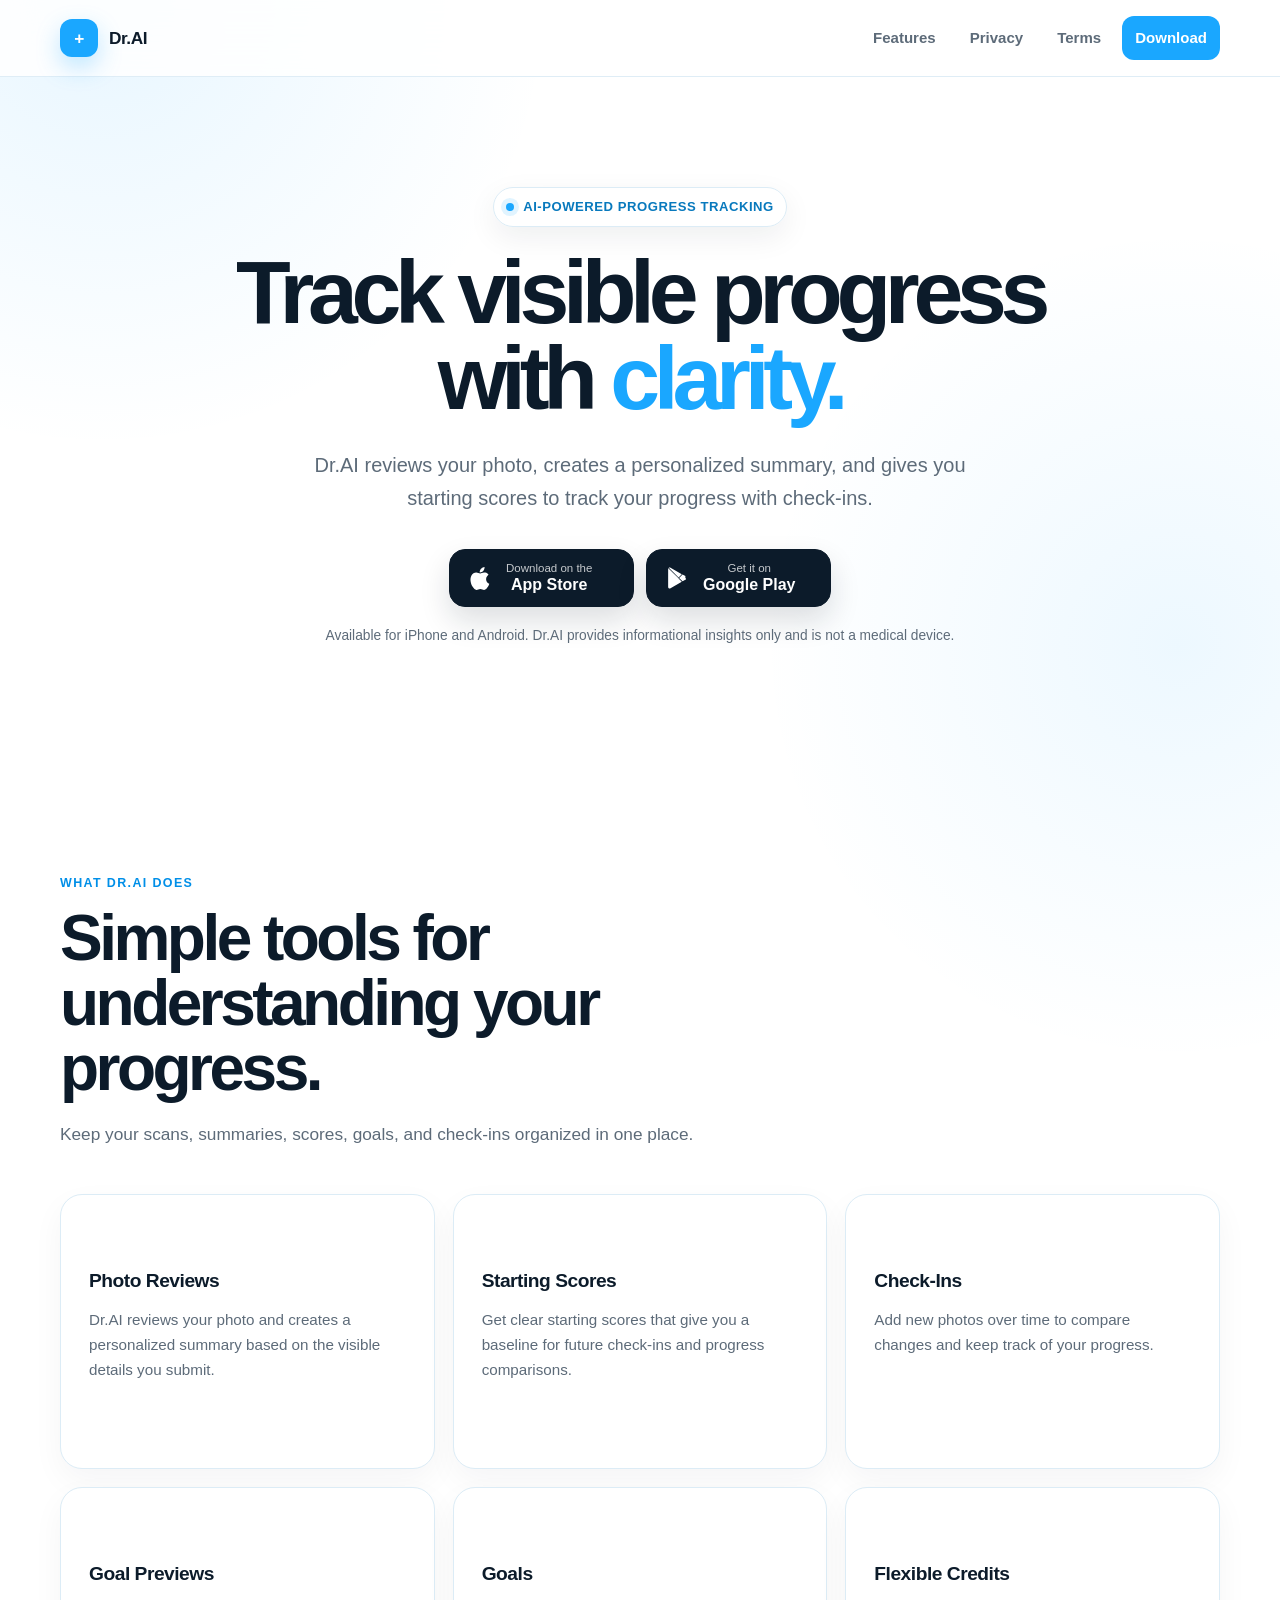
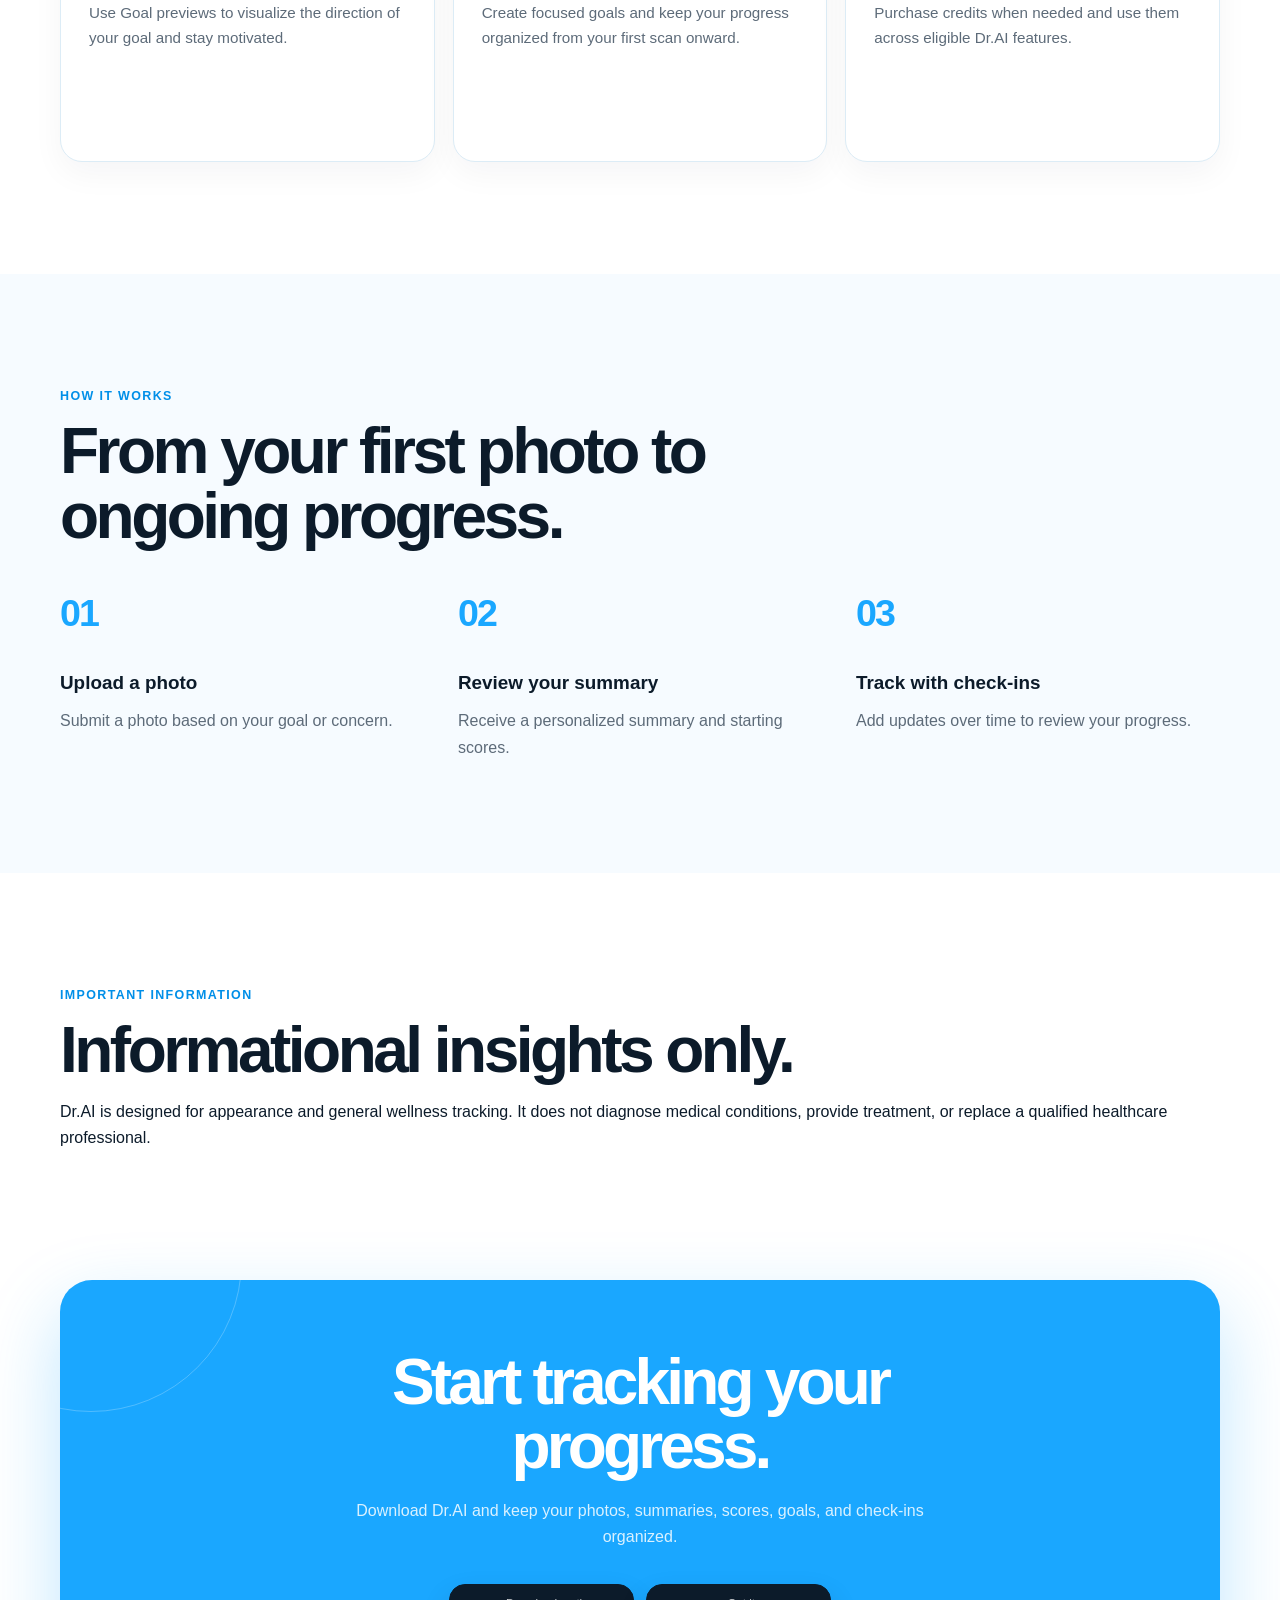
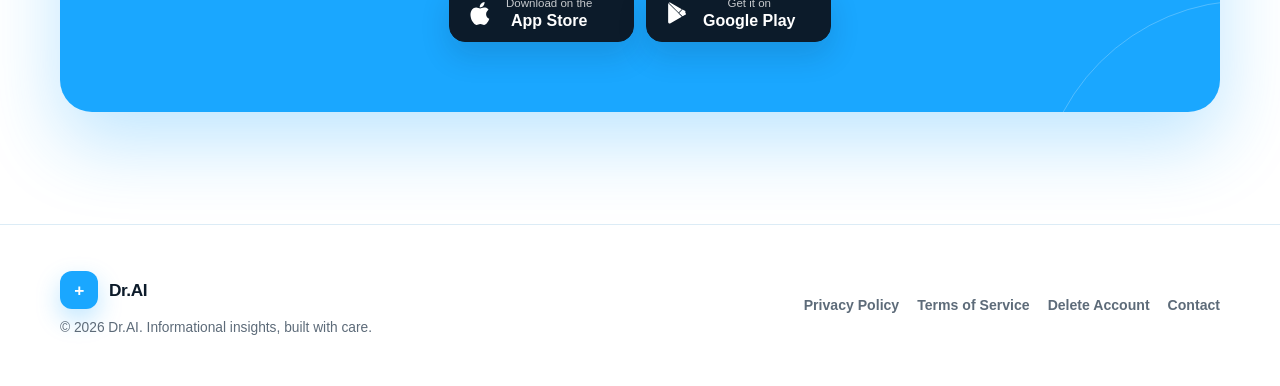
==== commit f87513b8: "Update index.html" ====
--- a/index.html
+++ b/index.html
@@ -28,23 +28,17 @@
   </div>
 </header>
 
+  
   <main>
-    
     <section class="hero hero-simple">
       <div class="container hero-simple-inner">
-        <div class="eyebrow"><span class="eyebrow-dot"></span>Goal-based progress tracking</div>
+        <div class="eyebrow"><span class="eyebrow-dot"></span>AI-powered progress tracking</div>
 
         <h1>Track visible progress with <span>clarity.</span></h1>
 
         <p class="hero-copy">
           Dr.AI reviews your photo, creates a personalized summary, and gives you starting scores to track your progress with check-ins.
         </p>
-
-        <div class="hero-list hero-list-simple">
-          <div><span class="check">✓</span><span>Create focused goals and follow progress over time.</span></div>
-          <div><span class="check">✓</span><span>Use Goal previews to stay motivated and visualize progress.</span></div>
-          <div><span class="check">✓</span><span>Keep your scans, summaries, scores, and check-ins in one place.</span></div>
-        </div>
 
         <div class="store-actions hero-store-actions">
           <a class="store-button" href="https://apps.apple.com/app/id6752670958" target="_blank" rel="noopener" aria-label="Download Dr.AI on the App Store">
@@ -62,102 +56,51 @@
           </a>
         </div>
 
-        <p class="hero-note">Available for iPhone and Android. Dr.AI provides informational insights only and is not a medical device.</p>
+        <p class="hero-note">
+          Available for iPhone and Android. Dr.AI provides informational insights only and is not a medical device.
+        </p>
       </div>
     </section>
 
-
-                <h3 class="app-section-title-real">Check-Ins</h3>
-
-                <section class="checkin-card-real">
-                  <h4>Track Your Progress</h4>
-                  <p>Upload a photo to compare it with your first scan.</p>
-                  <div class="add-checkin-real">
-                    <span class="tiny-plus-real">+</span>
-                    <span>Add Check-in</span>
-                  </div>
-                  <div class="previous-checkins-real">
-                    <span>View Previous Check-Ins</span>
-                    <span class="chevron-real">›</span>
-                  </div>
-                </section>
-
-                <div class="scan-result-row-real">
-                  <span>View Scan Result</span>
-                  <span class="down-chevron-real">⌄</span>
-                </div>
-
-                <div class="scan-photo-real">
-                  <div class="leaf one"></div>
-                  <div class="leaf two"></div>
-                  <div class="leaf three"></div>
-                  <div class="leaf four"></div>
-                  <span class="original-badge-real">Original</span>
-                </div>
-              </div>
-
-              <div class="bottom-nav-wrap-real">
-                <nav class="bottom-nav-real" aria-label="App navigation">
-                  <div class="nav-item-real"><span class="nav-icon-real">⌂</span><span>Home</span></div>
-                  <div class="nav-item-real"><span class="nav-icon-real">⚑</span><span>Goals</span></div>
-                  <div class="nav-item-real"><span class="nav-icon-real">▢</span><span>Consultant</span></div>
-                  <div class="nav-item-real"><span class="nav-icon-real">♙</span><span>Profile</span></div>
-                </nav>
-                <div class="fab-real">+</div>
-              </div>
-            </div>
-          </div>
+    <section class="section section-simple" id="features">
+      <div class="container">
+        <div class="section-head centered">
+          <p class="kicker">What Dr.AI does</p>
+          <h2>Simple tools for understanding your progress.</h2>
+          <p class="section-lead">
+            Keep your scans, summaries, scores, goals, and check-ins organized in one place.
+          </p>
         </div>
 
-      </div>
-    </section>
+        <div class="feature-grid simple-feature-grid">
+          <article class="feature-card simple-feature-card">
+            <h3>Photo Reviews</h3>
+            <p>Dr.AI reviews your photo and creates a personalized summary based on the visible details you submit.</p>
+          </article>
 
-    <div class="trust-strip">
-      <div class="container trust-grid">
-        <div class="trust-item"><span class="check">✓</span>Photo reviews with personalized summaries</div>
-        <div class="trust-item"><span class="check">✓</span>Starting scores and goal tracking</div>
-        <div class="trust-item"><span class="check">✓</span>Check-ins that help you follow change over time</div>
-      </div>
-    </div>
+          <article class="feature-card simple-feature-card">
+            <h3>Starting Scores</h3>
+            <p>Get clear starting scores that give you a baseline for future check-ins and progress comparisons.</p>
+          </article>
 
-    <section class="section" id="features">
-      <div class="container">
-        <div class="section-head">
-          <p class="kicker">Built around your journey</p>
-          <h2>A cleaner way to organize scans, goals, and check-ins.</h2>
-          <p class="section-lead">The experience is designed to feel simple and focused, just like the app itself: clear cards, calm spacing, and the information you need most.</p>
-        </div>
+          <article class="feature-card simple-feature-card">
+            <h3>Check-Ins</h3>
+            <p>Add new photos over time to compare changes and keep track of your progress.</p>
+          </article>
 
-        <div class="feature-grid">
-          <article class="feature-card">
-            <div class="feature-icon" aria-hidden="true">◎</div>
-            <h3>Photo review</h3>
-            <p>Dr.AI reviews your photo and generates a personalized summary based on the visible details you submit.</p>
+          <article class="feature-card simple-feature-card">
+            <h3>Goal Previews</h3>
+            <p>Use Goal previews to visualize the direction of your goal and stay motivated.</p>
           </article>
-          <article class="feature-card">
-            <div class="feature-icon" aria-hidden="true">#</div>
-            <h3>Starting scores</h3>
-            <p>Receive starting scores that give you a simple baseline to track through future check-ins.</p>
+
+          <article class="feature-card simple-feature-card">
+            <h3>Goals</h3>
+            <p>Create focused goals and keep your progress organized from your first scan onward.</p>
           </article>
-          <article class="feature-card">
-            <div class="feature-icon" aria-hidden="true">✓</div>
-            <h3>Check-ins</h3>
-            <p>Add new photos over time to compare progress against your first scan and your latest updates.</p>
-          </article>
-          <article class="feature-card">
-            <div class="feature-icon" aria-hidden="true">✦</div>
-            <h3>Goal previews</h3>
-            <p>Use Goal previews to stay motivated and visualize the direction of your goal-focused progress.</p>
-          </article>
-          <article class="feature-card">
-            <div class="feature-icon" aria-hidden="true">◇</div>
-            <h3>Goal management</h3>
-            <p>Create a goal, follow completion progress, keep a streak, and stay focused on what you want to improve.</p>
-          </article>
-          <article class="feature-card">
-            <div class="feature-icon" aria-hidden="true">○</div>
-            <h3>Flexible credits</h3>
-            <p>Purchase credits when needed and use them across eligible Dr.AI features without a recurring subscription.</p>
+
+          <article class="feature-card simple-feature-card">
+            <h3>Flexible Credits</h3>
+            <p>Purchase credits when needed and use them across eligible Dr.AI features.</p>
           </article>
         </div>
       </div>
@@ -165,22 +108,25 @@
 
     <section class="section section-soft">
       <div class="container">
-        <div class="section-head">
+        <div class="section-head centered">
           <p class="kicker">How it works</p>
-          <h2>A simple flow from scan to long-term progress.</h2>
+          <h2>From your first photo to ongoing progress.</h2>
         </div>
-        <div class="steps">
+
+        <div class="steps simple-steps">
           <article class="step">
-            <h3>Take or upload a photo</h3>
-            <p>Submit a photo based on your goal or concern so Dr.AI can review the visible details.</p>
+            <h3>Upload a photo</h3>
+            <p>Submit a photo based on your goal or concern.</p>
           </article>
+
           <article class="step">
-            <h3>Get a summary and starting scores</h3>
-            <p>Receive a personalized summary and the starting scores you will use as your baseline.</p>
+            <h3>Review your summary</h3>
+            <p>Receive a personalized summary and starting scores.</p>
           </article>
+
           <article class="step">
             <h3>Track with check-ins</h3>
-            <p>Add check-ins over time to compare progress, stay consistent, and review how things change.</p>
+            <p>Add updates over time to review your progress.</p>
           </article>
         </div>
       </div>
@@ -188,20 +134,13 @@
 
     <section class="section">
       <div class="container">
-        <div class="safety-panel">
-          <div class="safety-symbol" aria-hidden="true"><div class="safety-core"></div></div>
-          <div>
-            <p class="kicker">Designed responsibly</p>
-            <h2>Helpful context, not medical diagnosis.</h2>
-            <p>
-              Dr.AI is intended for informational appearance and general wellness tracking. It does not diagnose conditions, prescribe treatment, or replace a qualified healthcare professional.
-            </p>
-            <div class="safety-list">
-              <div><span class="check">✓</span><span>AI outputs can be incomplete or inaccurate and should be reviewed carefully.</span></div>
-              <div><span class="check">✓</span><span>Do not use Dr.AI for emergencies or urgent medical decisions.</span></div>
-              <div><span class="check">✓</span><span>Seek professional care when you have symptoms or health concerns.</span></div>
-            </div>
-          </div>
+        <div class="simple-disclaimer">
+          <p class="kicker">Important information</p>
+          <h2>Informational insights only.</h2>
+          <p>
+            Dr.AI is designed for appearance and general wellness tracking. It does not diagnose medical conditions,
+            provide treatment, or replace a qualified healthcare professional.
+          </p>
         </div>
       </div>
     </section>
@@ -209,26 +148,29 @@
     <section class="cta" id="download">
       <div class="container">
         <div class="cta-panel">
-          <h2>Start building your progress record.</h2>
-          <p>Download Dr.AI to create goals, get summaries and starting scores, and follow your progress through check-ins.</p>
+          <h2>Start tracking your progress.</h2>
+          <p>Download Dr.AI and keep your photos, summaries, scores, goals, and check-ins organized.</p>
+
           <div class="store-actions">
-  <a class="store-button" href="https://apps.apple.com/app/id6752670958" target="_blank" rel="noopener" aria-label="Download Dr.AI on the App Store">
-    <svg class="store-icon" viewBox="0 0 24 24" aria-hidden="true">
-  <path fill="currentColor" d="M16.7 12.9c0-2.6 2.2-3.9 2.3-4-1.2-1.8-3.1-2-3.8-2-1.6-.2-3.2 1-4 .9-.9 0-2.2-.9-3.6-.9-1.8 0-3.5 1.1-4.4 2.7-1.9 3.3-.5 8.1 1.3 10.8.9 1.3 2 2.7 3.4 2.6 1.3-.1 1.9-.9 3.5-.9 1.6 0 2.1.9 3.5.9 1.5 0 2.4-1.3 3.3-2.6 1-1.5 1.5-3 1.5-3.1-.1 0-3-.9-3-4.4ZM14.2 5.2c.7-.9 1.2-2.2 1.1-3.4-1.1 0-2.5.8-3.3 1.7-.7.8-1.3 2.1-1.2 3.3 1.3.1 2.6-.6 3.4-1.6Z"/>
-</svg>
-    <span><span class="store-label">Download on the</span><span class="store-name">App Store</span></span>
-  </a>
-  <a class="store-button" href="https://play.google.com/store/apps/details?id=com.mycompany.drai" target="_blank" rel="noopener" aria-label="Get Dr.AI on Google Play">
-    <svg class="store-icon" viewBox="0 0 24 24" aria-hidden="true">
-  <path fill="currentColor" d="M3.4 2.6c-.3.3-.5.8-.5 1.4v16c0 .6.2 1.1.5 1.4l.1.1 9-9v-.2l-9-8.8-.1.1Zm12.1 12.8-3-3-9 9c.4.4 1 .4 1.6.1l10.4-6.1Zm3.3-5.2-2.6-1.5-3.2 3.2 3.2 3.2 2.6-1.5c.8-.5.8-1.2 0-1.7v-1.7ZM5.1 2.5c-.6-.3-1.2-.3-1.6.1l9 8.9 3-3L5.1 2.5Z"/>
-</svg>
-    <span><span class="store-label">Get it on</span><span class="store-name">Google Play</span></span>
-  </a>
-</div>
+            <a class="store-button" href="https://apps.apple.com/app/id6752670958" target="_blank" rel="noopener" aria-label="Download Dr.AI on the App Store">
+              <svg class="store-icon" viewBox="0 0 24 24" aria-hidden="true">
+                <path fill="currentColor" d="M16.7 12.9c0-2.6 2.2-3.9 2.3-4-1.2-1.8-3.1-2-3.8-2-1.6-.2-3.2 1-4 .9-.9 0-2.2-.9-3.6-.9-1.8 0-3.5 1.1-4.4 2.7-1.9 3.3-.5 8.1 1.3 10.8.9 1.3 2 2.7 3.4 2.6 1.3-.1 1.9-.9 3.5-.9 1.6 0 2.1.9 3.5.9 1.5 0 2.4-1.3 3.3-2.6 1-1.5 1.5-3 1.5-3.1-.1 0-3-.9-3-4.4ZM14.2 5.2c.7-.9 1.2-2.2 1.1-3.4-1.1 0-2.5.8-3.3 1.7-.7.8-1.3 2.1-1.2 3.3 1.3.1 2.6-.6 3.4-1.6Z"/>
+              </svg>
+              <span><span class="store-label">Download on the</span><span class="store-name">App Store</span></span>
+            </a>
+
+            <a class="store-button" href="https://play.google.com/store/apps/details?id=com.mycompany.drai" target="_blank" rel="noopener" aria-label="Get Dr.AI on Google Play">
+              <svg class="store-icon" viewBox="0 0 24 24" aria-hidden="true">
+                <path fill="currentColor" d="M3.4 2.6c-.3.3-.5.8-.5 1.4v16c0 .6.2 1.1.5 1.4l.1.1 9-9v-.2l-9-8.8-.1.1Zm12.1 12.8-3-3-9 9c.4.4 1 .4 1.6.1l10.4-6.1Zm3.3-5.2-2.6-1.5-3.2 3.2 3.2 3.2 2.6-1.5c.8-.5.8-1.2 0-1.7v-1.7ZM5.1 2.5c-.6-.3-1.2-.3-1.6.1l9 8.9 3-3L5.1 2.5Z"/>
+              </svg>
+              <span><span class="store-label">Get it on</span><span class="store-name">Google Play</span></span>
+            </a>
+          </div>
         </div>
       </div>
     </section>
   </main>
+
 
   <footer class="site-footer">
   <div class="container footer-grid">
--- a/styles.css
+++ b/styles.css
@@ -1248,3 +1248,62 @@
 .fab-real{width:68px;height:68px;flex:0 0 auto;display:grid;place-items:center;border-radius:50%;background:#54a5f9;color:#fff;box-shadow:0 12px 28px rgba(84,165,249,.35);font-size:2.4rem;font-weight:300;line-height:1}
 @media(max-width:720px){.phone-stage{min-height:690px}.phone-device{width:min(92vw,390px);height:720px}.goal-card-title-row h3{font-size:1.18rem}.app-content-real{padding-inline:20px}}
 
+
+
+
+/* Simple homepage hero */
+.hero-simple {
+  padding: 110px 0 100px;
+}
+
+.hero-simple-inner {
+  max-width: 860px;
+  text-align: center;
+}
+
+.hero-simple .eyebrow {
+  margin-inline: auto;
+}
+
+.hero-simple h1 {
+  max-width: 820px;
+  margin-inline: auto;
+}
+
+.hero-simple .hero-copy {
+  max-width: 720px;
+  margin-inline: auto;
+}
+
+.hero-list-simple {
+  max-width: 650px;
+  margin: 28px auto 0;
+  text-align: left;
+}
+
+.hero-store-actions {
+  justify-content: center;
+}
+
+.hero-simple .hero-note {
+  max-width: 650px;
+  margin-inline: auto;
+}
+
+.phone-stage,
+.phone-device,
+.app-screenshot-stage,
+.app-screenshot-frame {
+  display: none !important;
+}
+
+@media (max-width: 720px) {
+  .hero-simple {
+    padding: 72px 0 64px;
+  }
+
+  .hero-list-simple {
+    max-width: 100%;
+  }
+}
+
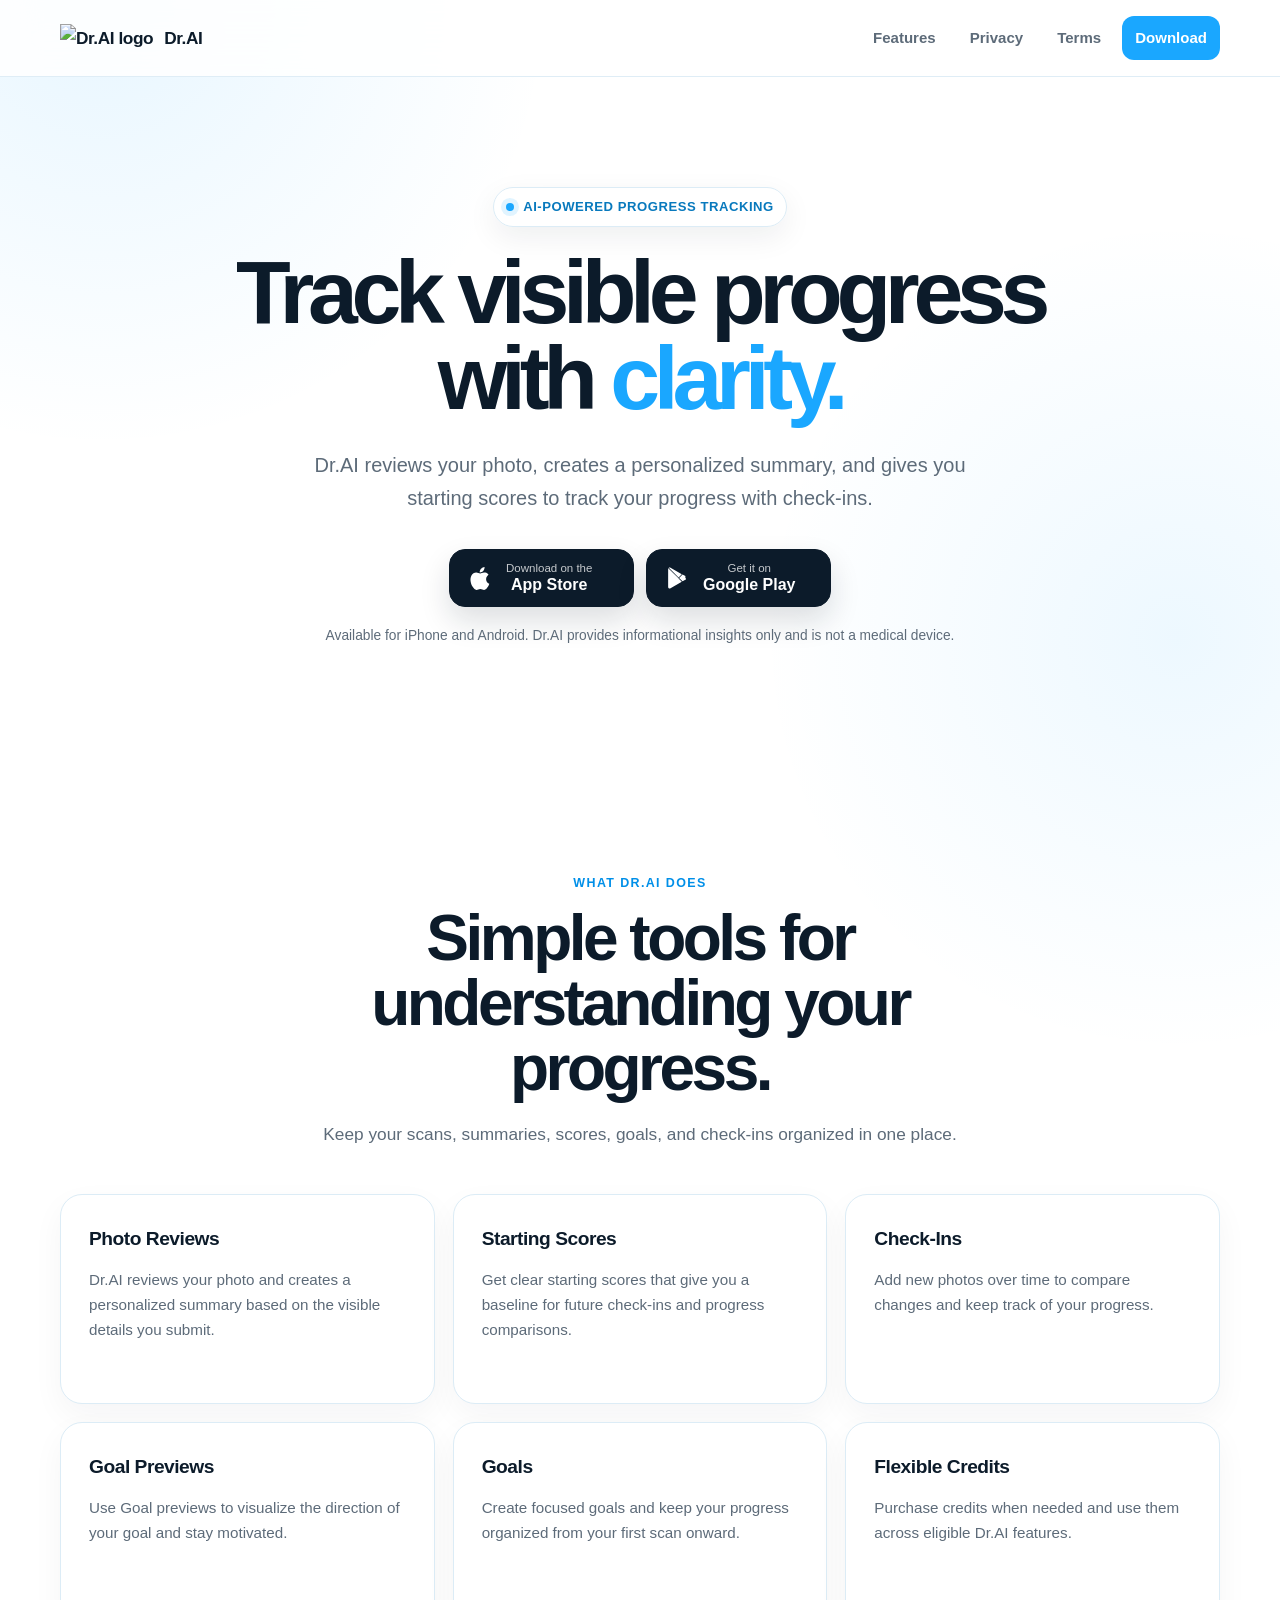
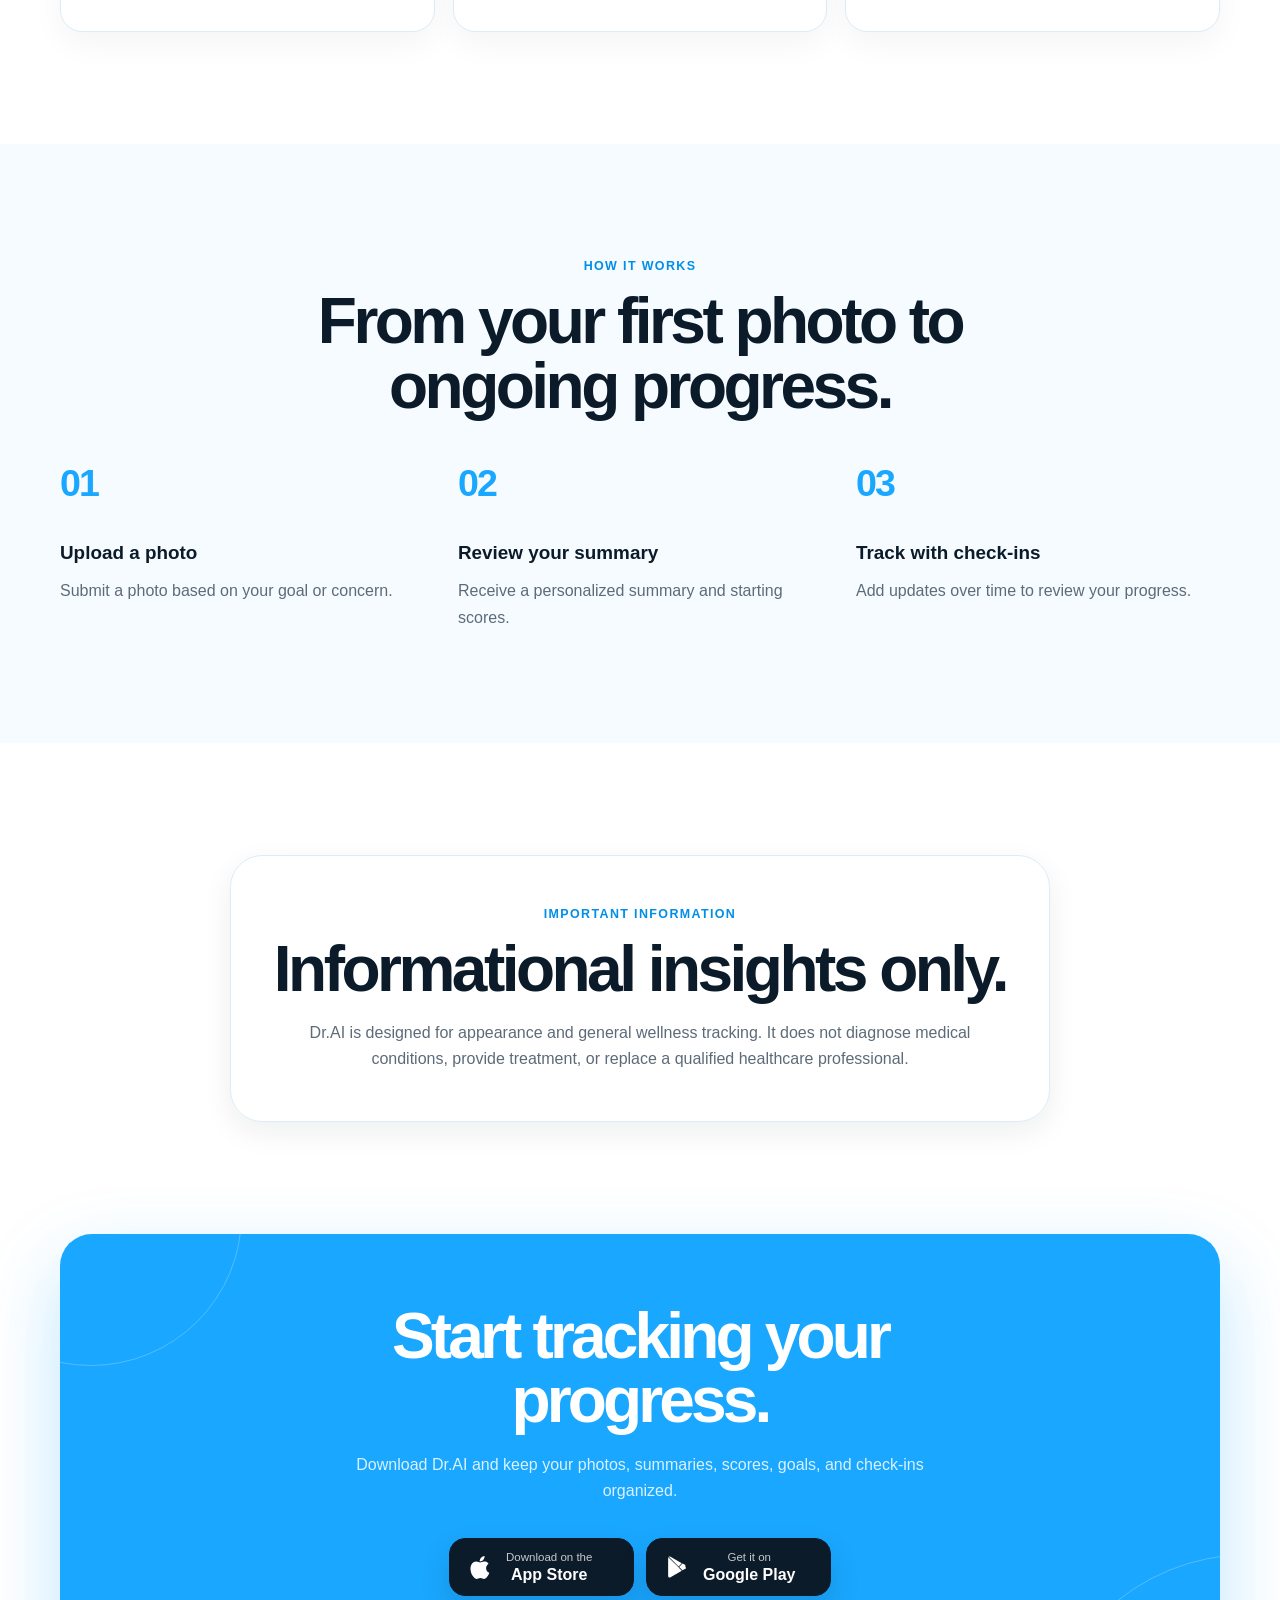
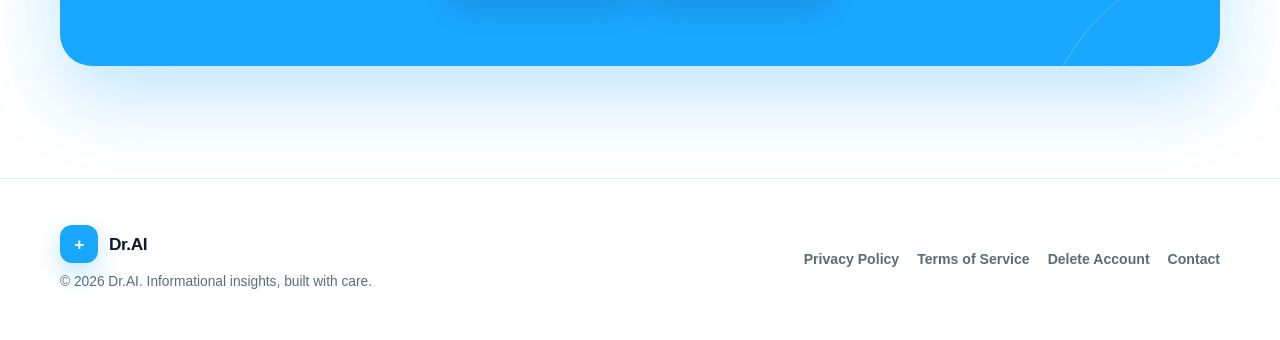
==== commit efd992f8: "Update index.html" ====
--- a/index.html
+++ b/index.html
@@ -16,7 +16,7 @@
   <header class="site-header">
   <div class="container nav">
     <a class="brand" href="index.html" aria-label="Dr.AI home">
-      <span class="brand-mark" aria-hidden="true">+</span>
+      <img class="brand-logo" src="assets/drai-logo.png" alt="Dr.AI logo">
       <span>Dr.AI</span>
     </a>
     <nav class="nav-links" aria-label="Primary navigation">
--- a/styles.css
+++ b/styles.css
@@ -1307,3 +1307,92 @@
   }
 }
 
+
+
+
+/* Final clean homepage */
+.hero-simple-inner,
+.section-head.centered,
+.simple-disclaimer {
+  text-align: center;
+}
+
+.section-head.centered {
+  margin-inline: auto;
+}
+
+.simple-feature-grid {
+  grid-template-columns: repeat(3, 1fr);
+}
+
+.simple-feature-card {
+  min-height: 210px;
+}
+
+.simple-feature-card h3 {
+  margin: 0 0 12px;
+}
+
+.simple-feature-card p {
+  margin: 0;
+}
+
+.simple-steps .step {
+  text-align: left;
+}
+
+.simple-disclaimer {
+  max-width: 820px;
+  margin: 0 auto;
+  padding: 48px 36px;
+  border: 1px solid var(--line);
+  border-radius: var(--radius-lg);
+  background: rgba(255,255,255,0.92);
+  box-shadow: var(--shadow-sm);
+}
+
+.simple-disclaimer h2 {
+  margin-bottom: 18px;
+}
+
+.simple-disclaimer p:last-child {
+  max-width: 680px;
+  margin: 0 auto;
+  color: var(--muted);
+}
+
+/* Remove any leftover app-interface or mockup elements */
+.phone-stage,
+.phone-device,
+.phone-screen-real,
+.dynamic-island,
+.app-header-real,
+.app-content-real,
+.goal-card-real,
+.checkin-card-real,
+.scan-photo-real,
+.bottom-nav-wrap-real,
+.bottom-nav-real,
+.fab-real,
+.app-screenshot-stage,
+.app-screenshot-frame,
+.feature-icon {
+  display: none !important;
+}
+
+@media (max-width: 980px) {
+  .simple-feature-grid {
+    grid-template-columns: 1fr 1fr;
+  }
+}
+
+@media (max-width: 720px) {
+  .simple-feature-grid {
+    grid-template-columns: 1fr;
+  }
+
+  .simple-disclaimer {
+    padding: 34px 22px;
+  }
+}
+
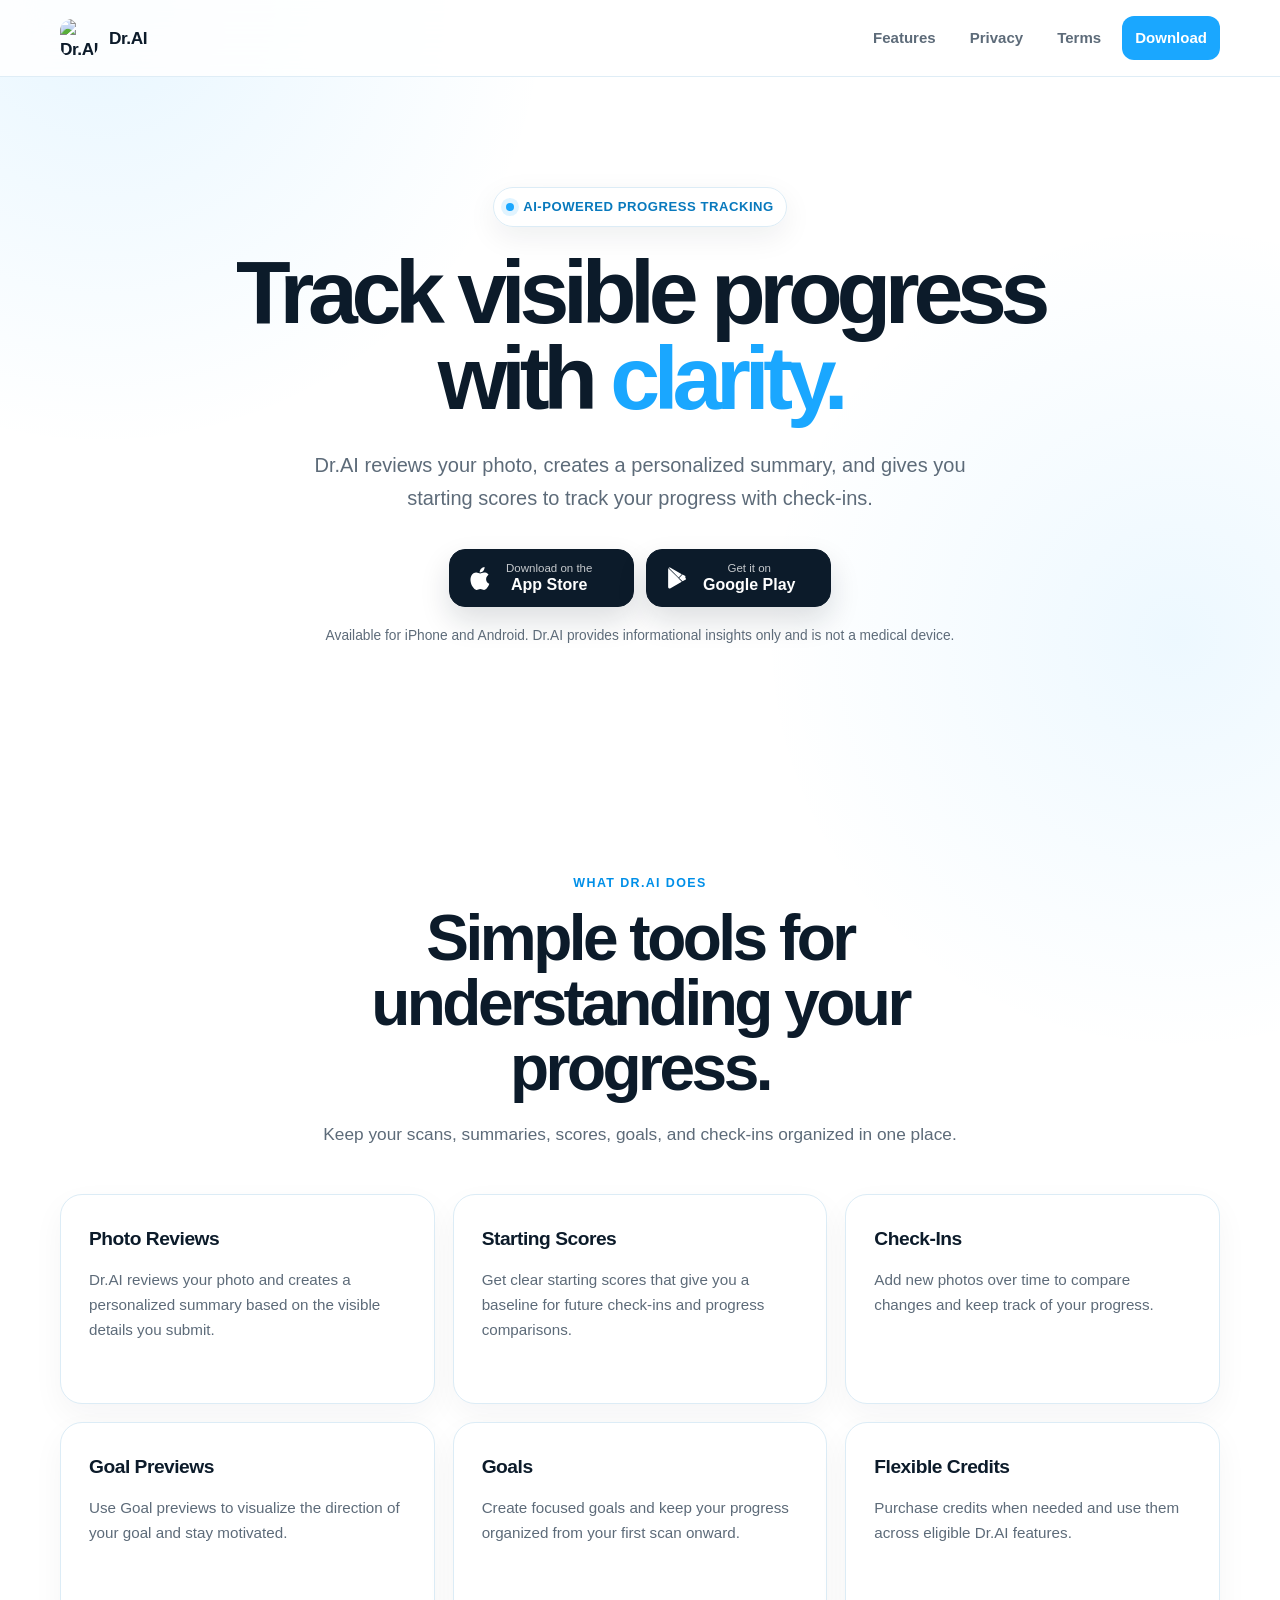
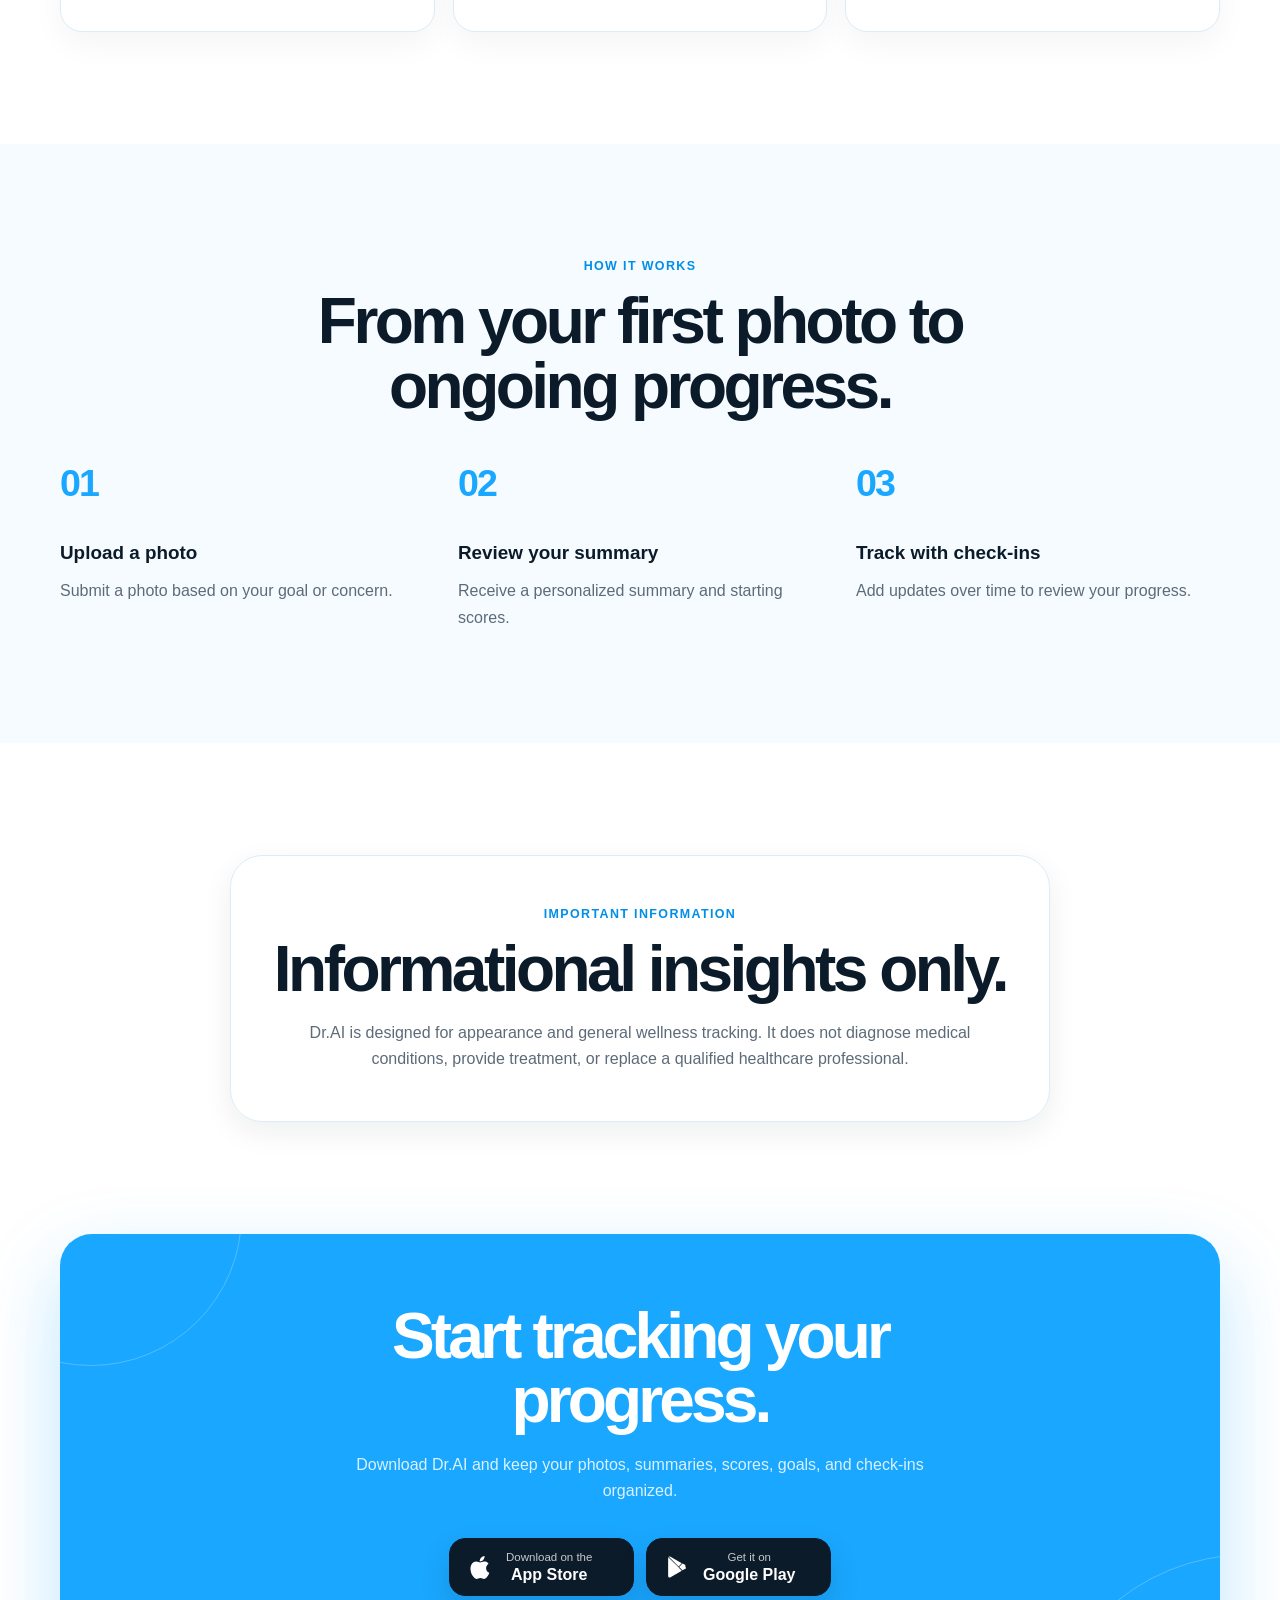
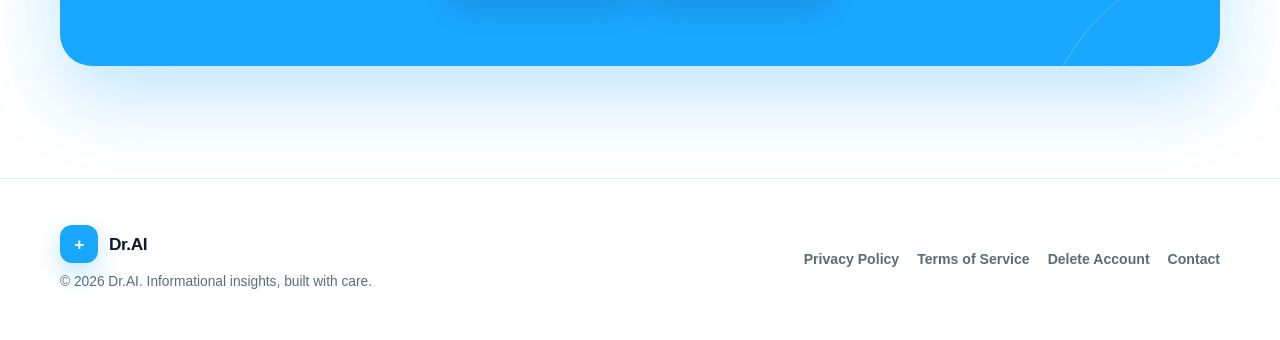
==== commit f040e4ad: "Update favicon link to use local image" ====
--- a/index.html
+++ b/index.html
@@ -5,7 +5,7 @@
   <meta name="viewport" content="width=device-width, initial-scale=1.0">
   <meta name="theme-color" content="#1aa7ff">
   <link rel="stylesheet" href="styles.css">
-  <link rel="icon" href="data:image/svg+xml,%3Csvg xmlns='http://www.w3.org/2000/svg' viewBox='0 0 64 64'%3E%3Crect width='64' height='64' rx='18' fill='%231aa7ff'/%3E%3Cpath fill='white' d='M28 15h8v13h13v8H36v13h-8V36H15v-8h13z'/%3E%3C/svg%3E">
+  <link rel="icon" href="assets/drai-logo.png">
   <title>Dr.AI — AI-Powered Progress Tracking</title>
   <meta name="description" content="Dr.AI reviews your photo, creates a personalized summary, and gives you starting scores to track your progress with check-ins.">
   <meta property="og:title" content="Dr.AI — See your progress more clearly">
--- a/styles.css
+++ b/styles.css
@@ -1185,6 +1185,13 @@
   .legal-card {
     padding: 26px 21px;
   }
+}
+
+.brand-logo {
+  width: 38px;
+  height: 38px;
+  object-fit: contain;
+  border-radius: 12px;
 }
 
 @media (prefers-reduced-motion: reduce) {
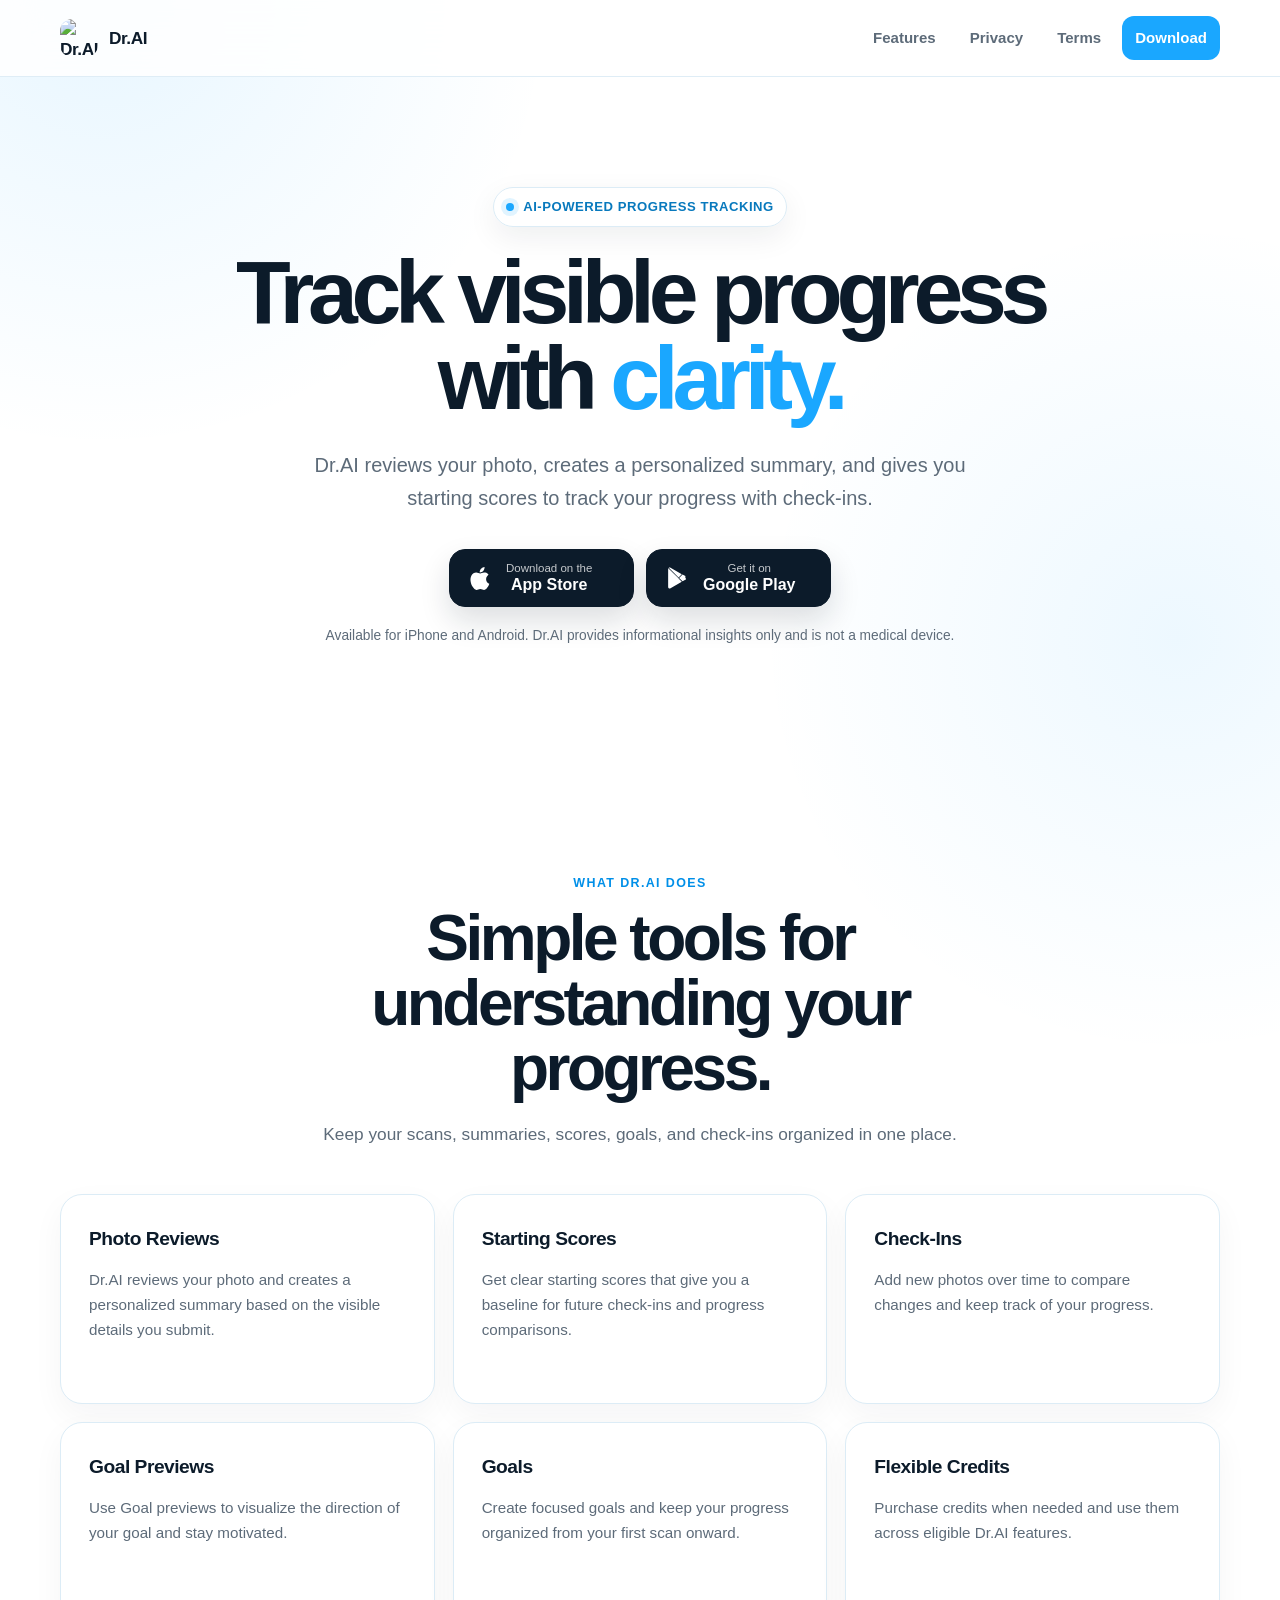
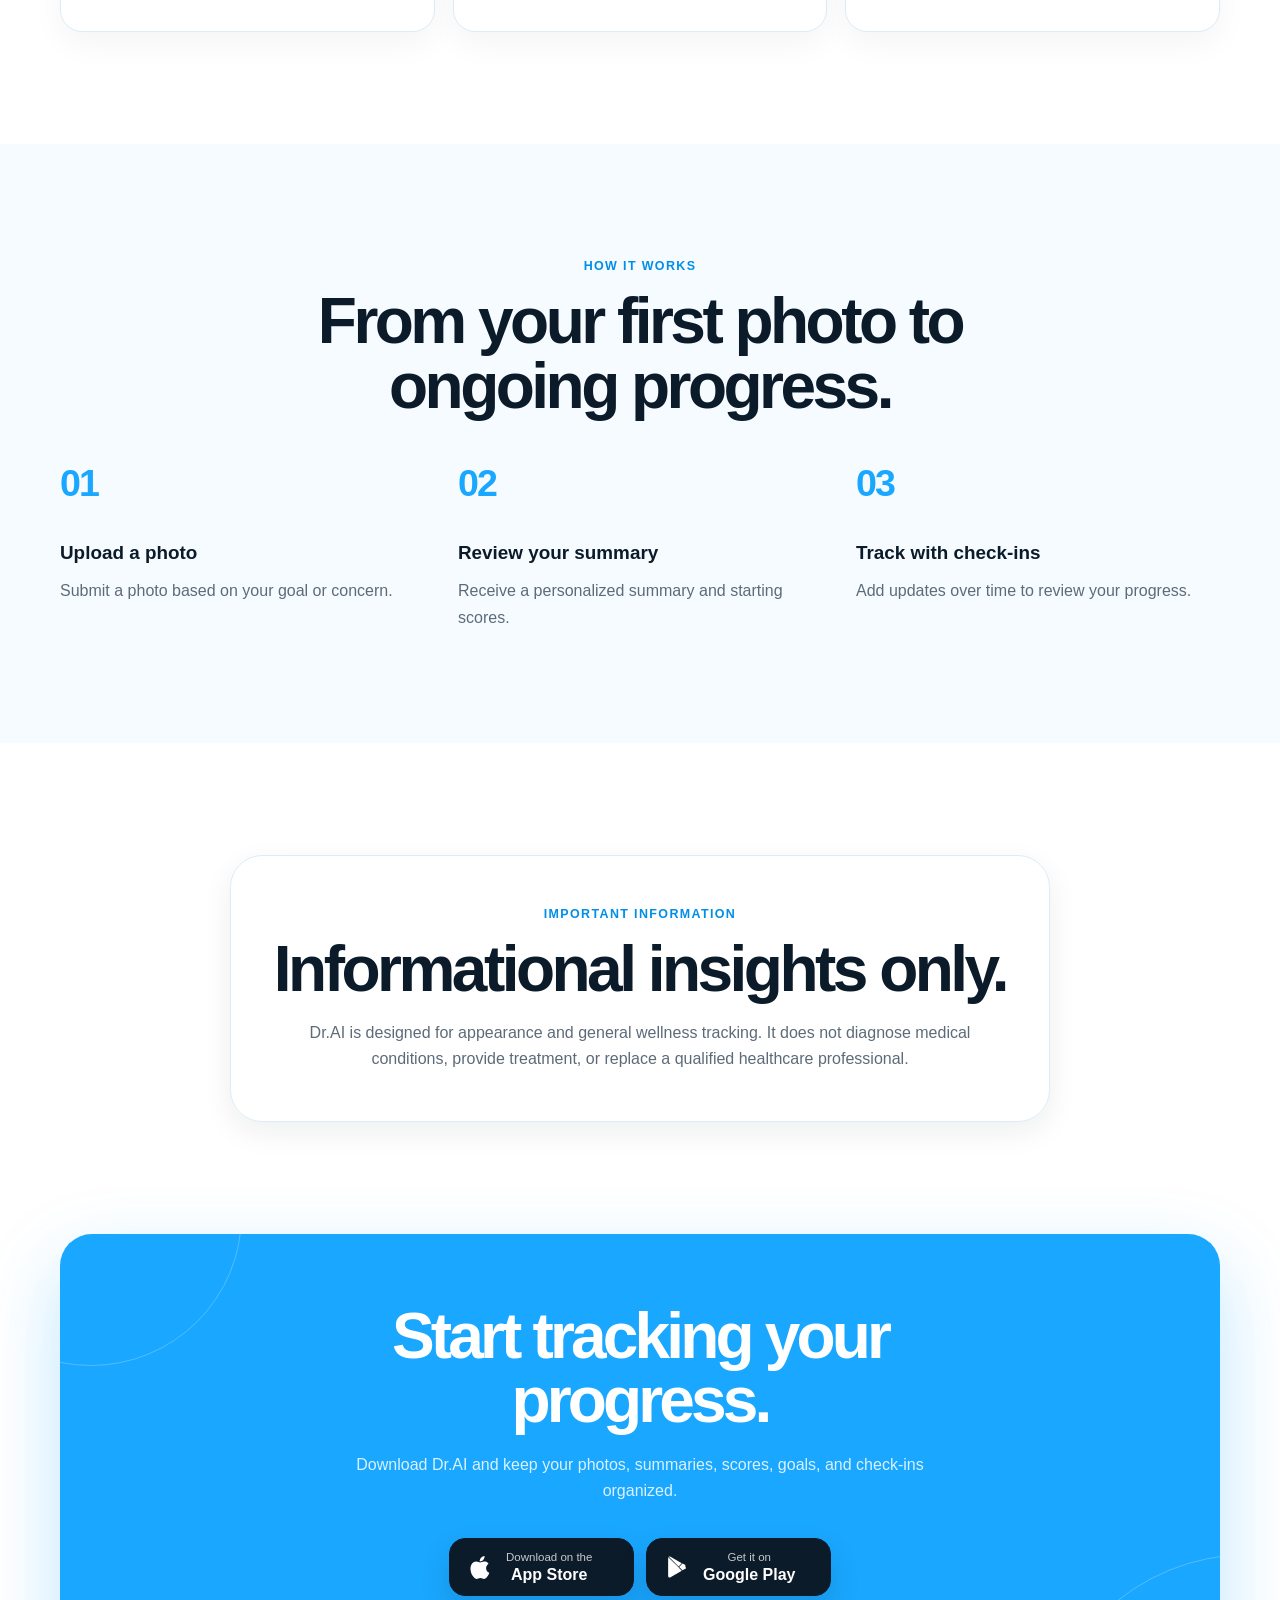
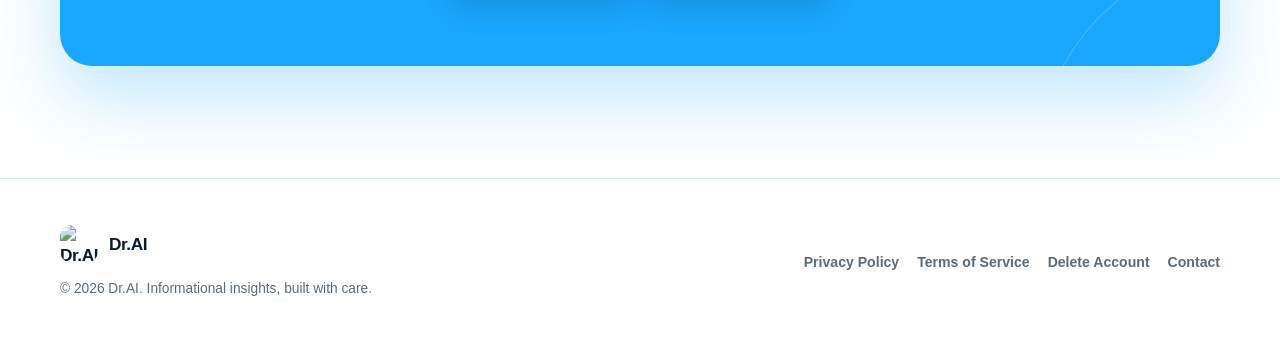
==== commit 8c2d51d7: "Update index.html" ====
--- a/index.html
+++ b/index.html
@@ -175,10 +175,10 @@
   <footer class="site-footer">
   <div class="container footer-grid">
     <div>
-      <a class="brand" href="index.html" aria-label="Dr.AI home">
-        <span class="brand-mark" aria-hidden="true">+</span>
-        <span>Dr.AI</span>
-      </a>
+<a class="brand" href="index.html" aria-label="Dr.AI home">
+  <img class="brand-logo" src="assets/drai-logo.png" alt="Dr.AI logo">
+  <span>Dr.AI</span>
+</a>
       <p class="footer-copy">© 2026 Dr.AI. Informational insights, built with care.</p>
     </div>
     <nav class="footer-links" aria-label="Footer navigation">
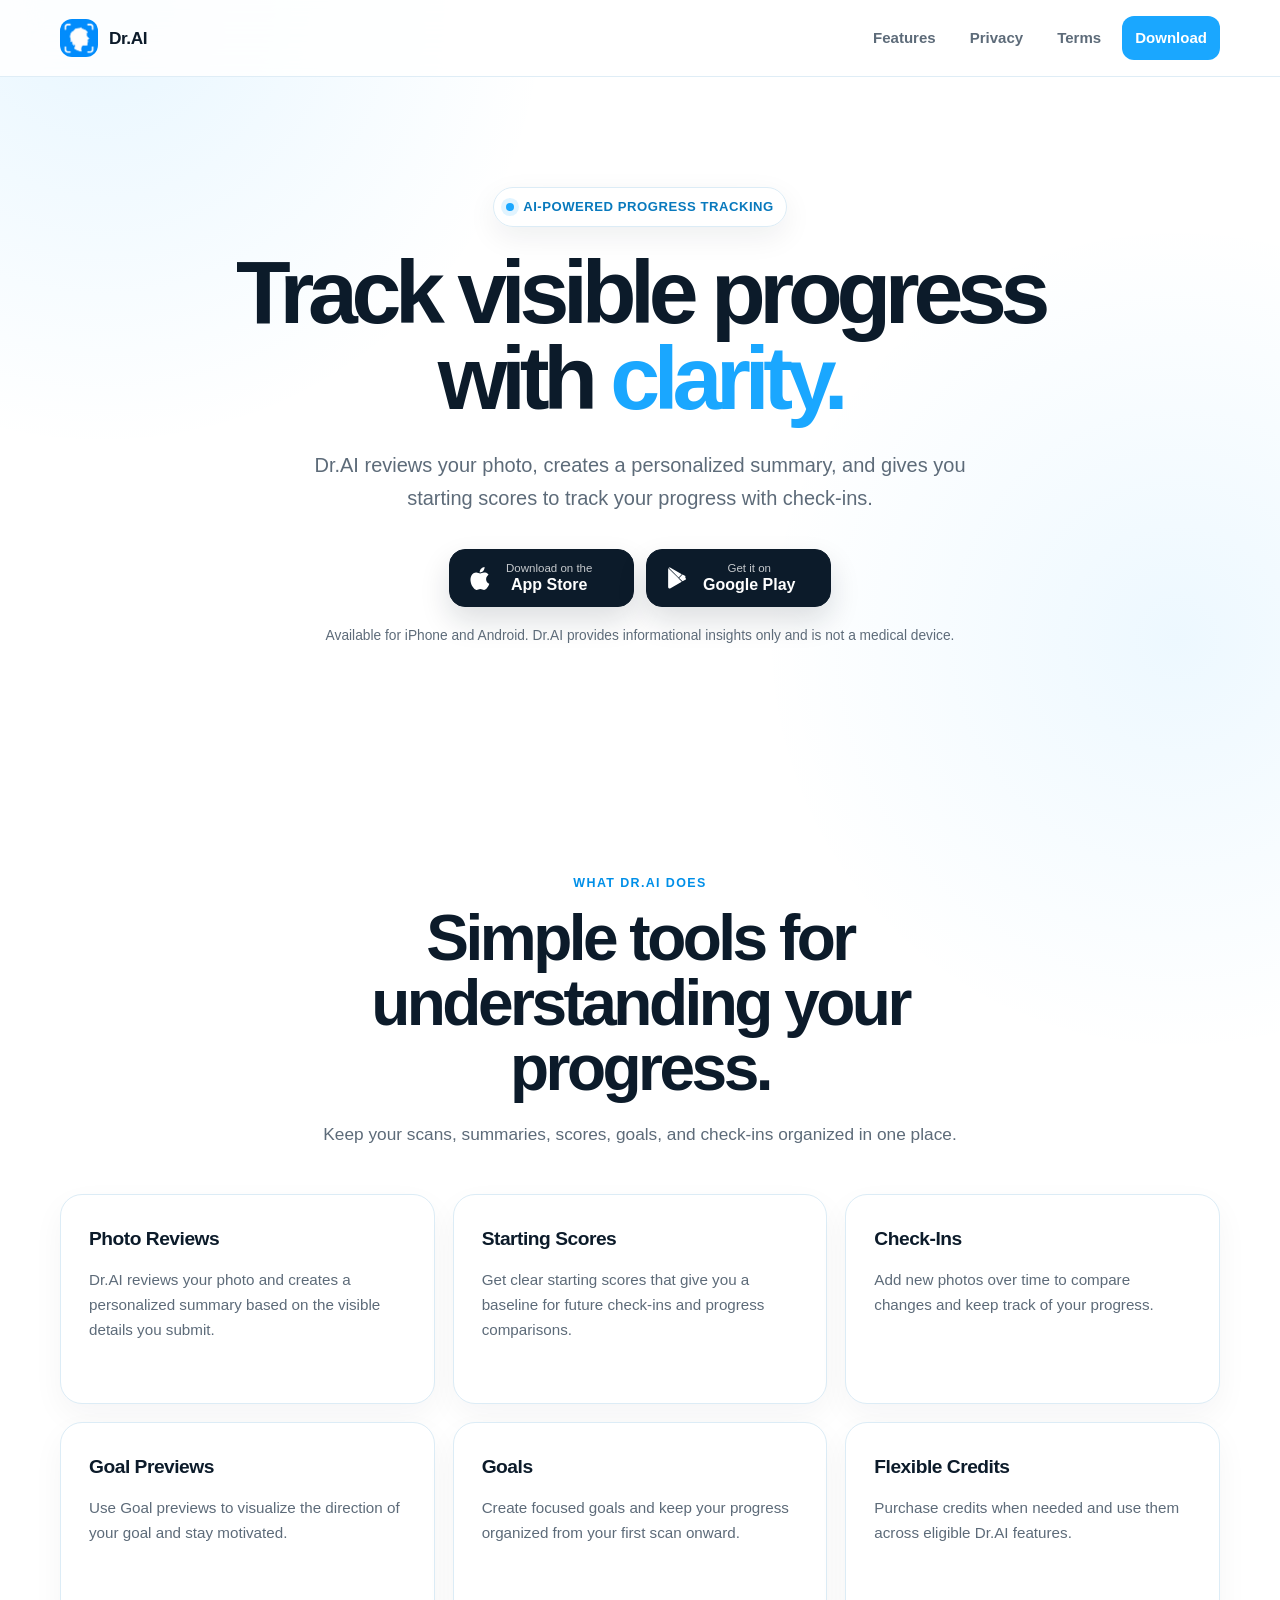
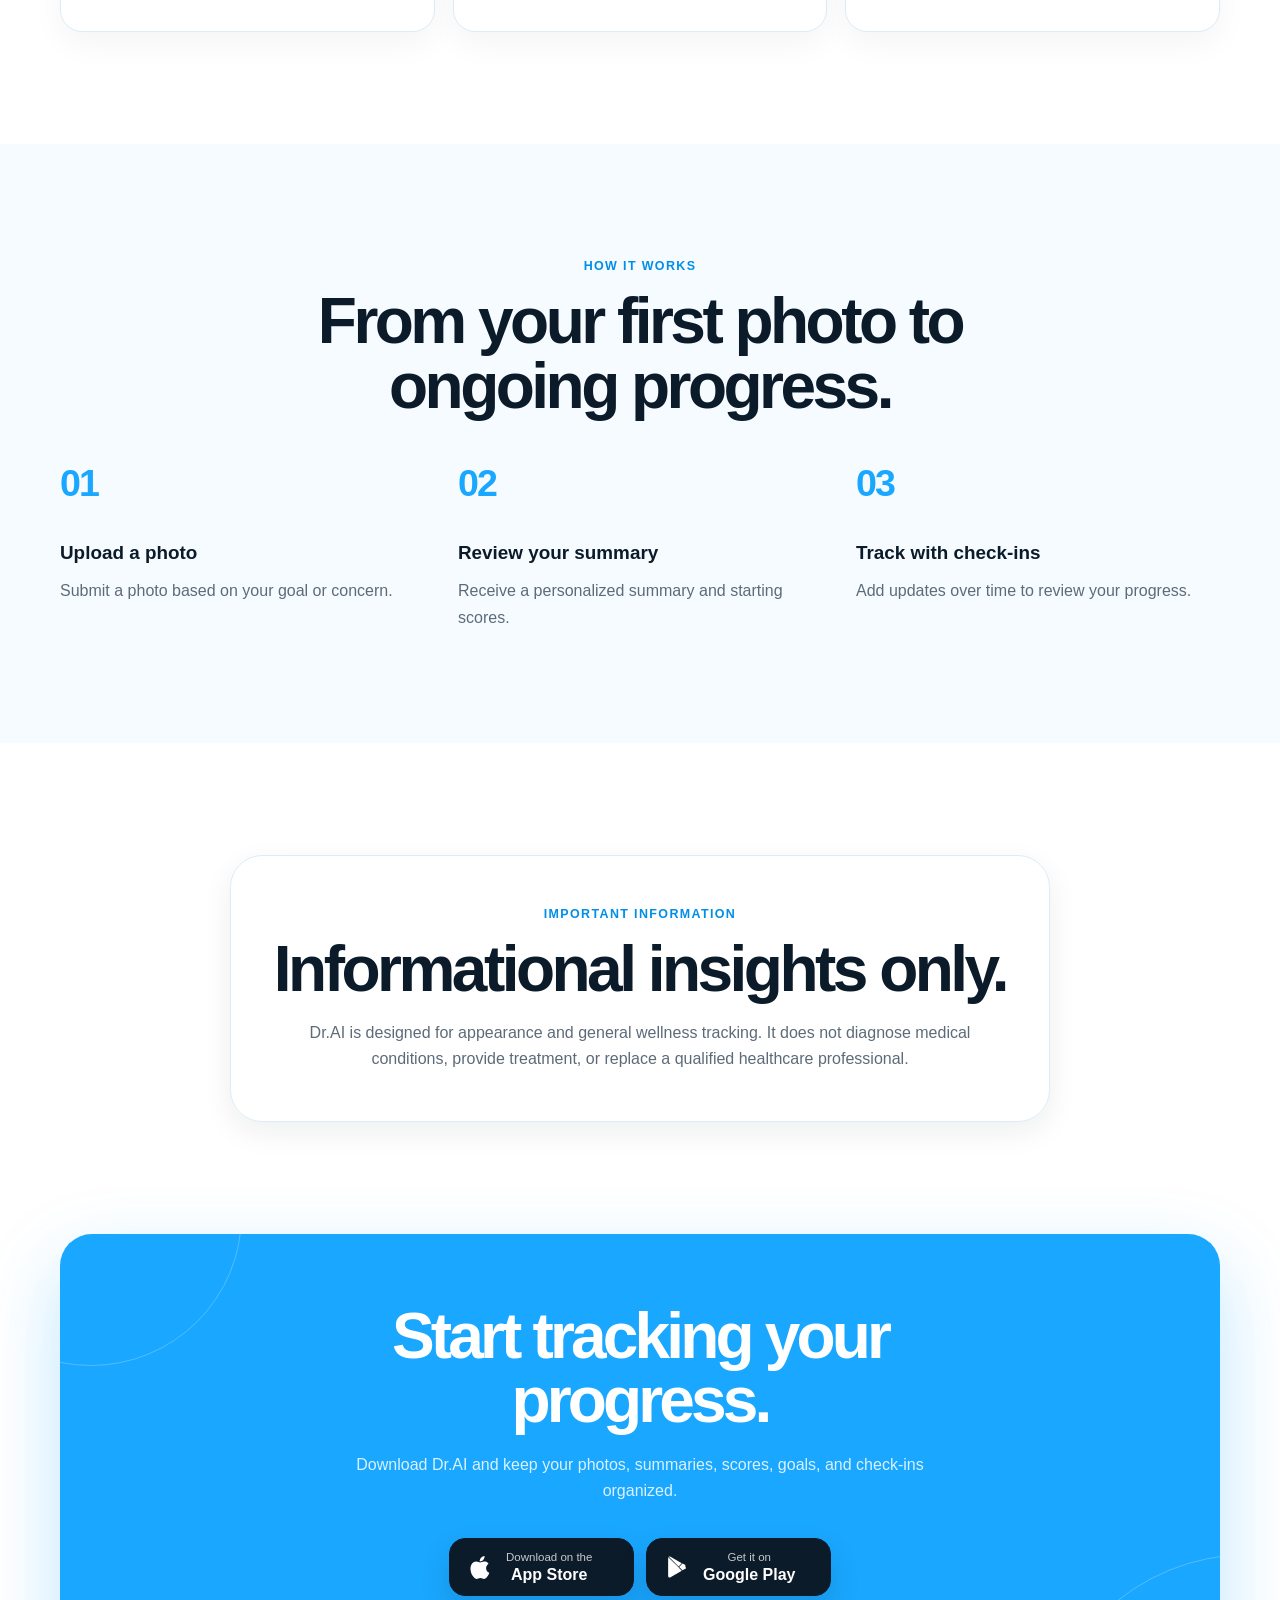
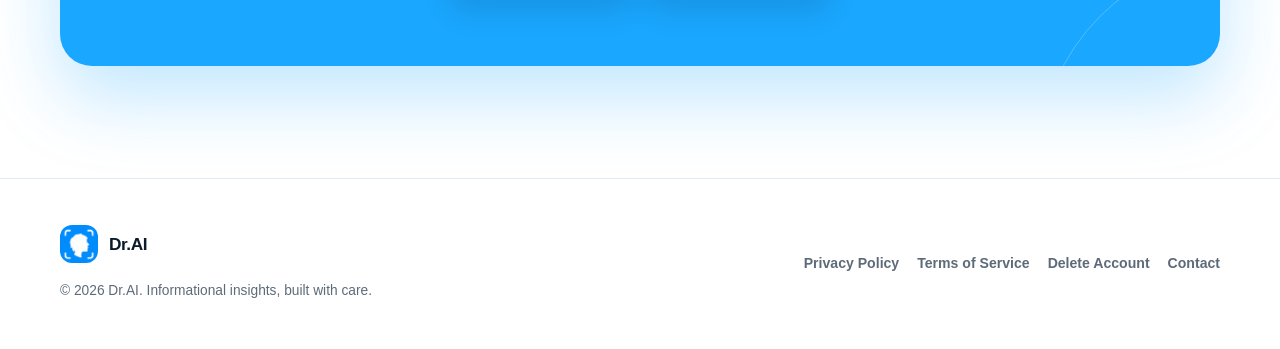
==== commit b2bbb7e0: "Update logo path in index.html" ====
--- a/index.html
+++ b/index.html
@@ -5,7 +5,7 @@
   <meta name="viewport" content="width=device-width, initial-scale=1.0">
   <meta name="theme-color" content="#1aa7ff">
   <link rel="stylesheet" href="styles.css">
-  <link rel="icon" href="assets/drai-logo.png">
+  <link rel="icon" href="drai-logo.png">
   <title>Dr.AI — AI-Powered Progress Tracking</title>
   <meta name="description" content="Dr.AI reviews your photo, creates a personalized summary, and gives you starting scores to track your progress with check-ins.">
   <meta property="og:title" content="Dr.AI — See your progress more clearly">
@@ -16,7 +16,7 @@
   <header class="site-header">
   <div class="container nav">
     <a class="brand" href="index.html" aria-label="Dr.AI home">
-      <img class="brand-logo" src="assets/drai-logo.png" alt="Dr.AI logo">
+      <img class="brand-logo" src="drai-logo.png" alt="Dr.AI logo">
       <span>Dr.AI</span>
     </a>
     <nav class="nav-links" aria-label="Primary navigation">
@@ -176,7 +176,7 @@
   <div class="container footer-grid">
     <div>
 <a class="brand" href="index.html" aria-label="Dr.AI home">
-  <img class="brand-logo" src="assets/drai-logo.png" alt="Dr.AI logo">
+  <img class="brand-logo" src="drai-logo.png" alt="Dr.AI logo">
   <span>Dr.AI</span>
 </a>
       <p class="footer-copy">© 2026 Dr.AI. Informational insights, built with care.</p>
--- a/styles.css
+++ b/styles.css
@@ -1185,13 +1185,6 @@
   .legal-card {
     padding: 26px 21px;
   }
-}
-
-.brand-logo {
-  width: 38px;
-  height: 38px;
-  object-fit: contain;
-  border-radius: 12px;
 }
 
 @media (prefers-reduced-motion: reduce) {
@@ -1403,3 +1396,10 @@
   }
 }
 
+.brand-logo {
+  width: 38px;
+  height: 38px;
+  object-fit: contain;
+  border-radius: 12px;
+}
+
